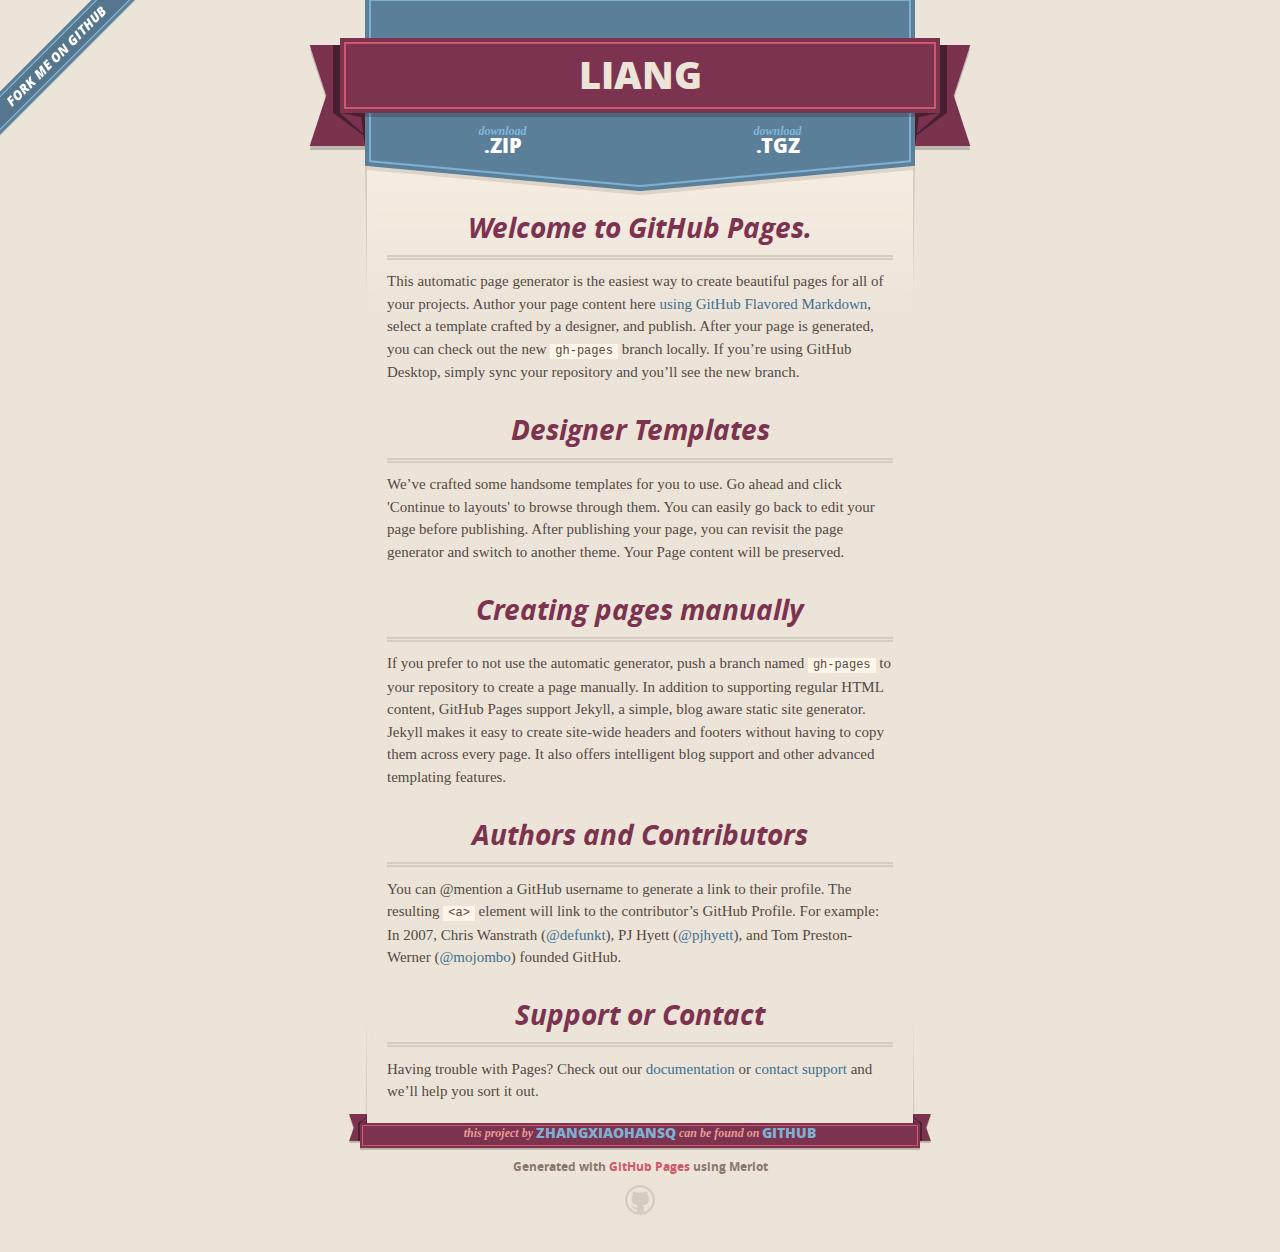
==== index.html @ 0129d0be "Create gh-pages branch via GitHub" ====
<!DOCTYPE html>
<html>
  <head>
    <meta charset='utf-8'>
    <meta http-equiv="X-UA-Compatible" content="chrome=1">
    <meta name="viewport" content="width=640">

    <link rel="stylesheet" href="stylesheets/core.css" media="screen">
    <link rel="stylesheet" href="stylesheets/mobile.css" media="handheld, only screen and (max-device-width:640px)">
    <link rel="stylesheet" href="stylesheets/github-light.css">

    <script type="text/javascript" src="javascripts/modernizr.js"></script>
    <script type="text/javascript" src="https://ajax.googleapis.com/ajax/libs/jquery/1.7.1/jquery.min.js"></script>
    <script type="text/javascript" src="javascripts/headsmart.min.js"></script>
    <script type="text/javascript">
      $(document).ready(function () {
        $('#main_content').headsmart()
      })
    </script>
    <title>Liang by zhangxiaohansq</title>
  </head>

  <body>
    <a id="forkme_banner" href="https://github.com/zhangxiaohansq/liang">View on GitHub</a>
    <div class="shell">

      <header>
        <span class="ribbon-outer">
          <span class="ribbon-inner">
            <h1>Liang</h1>
            <h2></h2>
          </span>
          <span class="left-tail"></span>
          <span class="right-tail"></span>
        </span>
      </header>

      <section id="downloads">
        <span class="inner">
          <a href="https://github.com/zhangxiaohansq/liang/zipball/master" class="zip"><em>download</em> .ZIP</a><a href="https://github.com/zhangxiaohansq/liang/tarball/master" class="tgz"><em>download</em> .TGZ</a>
        </span>
      </section>


      <span class="banner-fix"></span>


      <section id="main_content">
        <h3>
<a id="welcome-to-github-pages" class="anchor" href="#welcome-to-github-pages" aria-hidden="true"><span aria-hidden="true" class="octicon octicon-link"></span></a>Welcome to GitHub Pages.</h3>

<p>This automatic page generator is the easiest way to create beautiful pages for all of your projects. Author your page content here <a href="https://guides.github.com/features/mastering-markdown/">using GitHub Flavored Markdown</a>, select a template crafted by a designer, and publish. After your page is generated, you can check out the new <code>gh-pages</code> branch locally. If you’re using GitHub Desktop, simply sync your repository and you’ll see the new branch.</p>

<h3>
<a id="designer-templates" class="anchor" href="#designer-templates" aria-hidden="true"><span aria-hidden="true" class="octicon octicon-link"></span></a>Designer Templates</h3>

<p>We’ve crafted some handsome templates for you to use. Go ahead and click 'Continue to layouts' to browse through them. You can easily go back to edit your page before publishing. After publishing your page, you can revisit the page generator and switch to another theme. Your Page content will be preserved.</p>

<h3>
<a id="creating-pages-manually" class="anchor" href="#creating-pages-manually" aria-hidden="true"><span aria-hidden="true" class="octicon octicon-link"></span></a>Creating pages manually</h3>

<p>If you prefer to not use the automatic generator, push a branch named <code>gh-pages</code> to your repository to create a page manually. In addition to supporting regular HTML content, GitHub Pages support Jekyll, a simple, blog aware static site generator. Jekyll makes it easy to create site-wide headers and footers without having to copy them across every page. It also offers intelligent blog support and other advanced templating features.</p>

<h3>
<a id="authors-and-contributors" class="anchor" href="#authors-and-contributors" aria-hidden="true"><span aria-hidden="true" class="octicon octicon-link"></span></a>Authors and Contributors</h3>

<p>You can @mention a GitHub username to generate a link to their profile. The resulting <code>&lt;a&gt;</code> element will link to the contributor’s GitHub Profile. For example: In 2007, Chris Wanstrath (<a href="https://github.com/defunkt" class="user-mention">@defunkt</a>), PJ Hyett (<a href="https://github.com/pjhyett" class="user-mention">@pjhyett</a>), and Tom Preston-Werner (<a href="https://github.com/mojombo" class="user-mention">@mojombo</a>) founded GitHub.</p>

<h3>
<a id="support-or-contact" class="anchor" href="#support-or-contact" aria-hidden="true"><span aria-hidden="true" class="octicon octicon-link"></span></a>Support or Contact</h3>

<p>Having trouble with Pages? Check out our <a href="https://help.github.com/pages">documentation</a> or <a href="https://github.com/contact">contact support</a> and we’ll help you sort it out.</p>
      </section>

      <footer>
        <span class="ribbon-outer">
          <span class="ribbon-inner">
            <p>this project by <a href="https://github.com/zhangxiaohansq">zhangxiaohansq</a> can be found on <a href="https://github.com/zhangxiaohansq/liang">GitHub</a></p>
          </span>
          <span class="left-tail"></span>
          <span class="right-tail"></span>
        </span>
        <p>Generated with <a href="https://pages.github.com">GitHub Pages</a> using Merlot</p>
        <span class="octocat"></span>
      </footer>

    </div>

    
  </body>
</html>
---- stylesheets/core.css ----
@import url("screen.css");
@import url("non-screen.css") handheld;
@import url("non-screen.css") only screen and (max-device-width:640px);
---- stylesheets/mobile.css ----
/* Generated by Font Squirrel (http://www.fontsquirrel.com) on February 9, 2012 */


@font-face {
  font-family: 'Open Sans';
  src: url('../fonts/opensans-regular-webfont.eot');
  src: url('../fonts/opensans-regular-webfont.eot?#iefix') format('embedded-opentype'),
       url('../fonts/opensans-regular-webfont.woff') format('woff'),
       url('../fonts/opensans-regular-webfont.ttf') format('truetype'),
       url('../fonts/opensans-regular-webfont.svg#OpenSansRegular') format('svg');
  font-weight: normal;
  font-style: normal;
}

@font-face {
  font-family: 'Open Sans';
  src: url('../fonts/opensans-italic-webfont.eot');
  src: url('../fonts/opensans-italic-webfont.eot?#iefix') format('embedded-opentype'),
       url('../fonts/opensans-italic-webfont.woff') format('woff'),
       url('../fonts/opensans-italic-webfont.ttf') format('truetype'),
       url('../fonts/opensans-italic-webfont.svg#OpenSansItalic') format('svg');
  font-weight: normal;
  font-style: italic;
}

@font-face {
  font-family: 'Open Sans';
  src: url('../fonts/opensans-bold-webfont.eot');
  src: url('../fonts/opensans-bold-webfont.eot?#iefix') format('embedded-opentype'),
       url('../fonts/opensans-bold-webfont.woff') format('woff'),
       url('../fonts/opensans-bold-webfont.ttf') format('truetype'),
       url('../fonts/opensans-bold-webfont.svg#OpenSansBold') format('svg');
  font-weight: bold;
  font-style: normal;
}

@font-face {
  font-family: 'Open Sans';
  src: url('../fonts/opensans-bolditalic-webfont.eot');
  src: url('../fonts/opensans-bolditalic-webfont.eot?#iefix') format('embedded-opentype'),
       url('../fonts/opensans-bolditalic-webfont.woff') format('woff'),
       url('../fonts/opensans-bolditalic-webfont.ttf') format('truetype'),
       url('../fonts/opensans-bolditalic-webfont.svg#OpenSansBoldItalic') format('svg');
  font-weight: bold;
  font-style: italic;
}

@font-face {
  font-family: 'Open Sans';
  src: url('../fonts/opensans-extrabold-webfont.eot');
  src: url('../fonts/opensans-extrabold-webfont.eot?#iefix') format('embedded-opentype'),
       url('../fonts/opensans-extrabold-webfont.woff') format('woff'),
       url('../fonts/opensans-extrabold-webfont.ttf') format('truetype'),
       url('../fonts/opensans-extrabold-webfont.svg#OpenSansExtrabold') format('svg');
  font-weight: bolder;
  font-style: normal;
}


/* http://meyerweb.com/eric/tools/css/reset/ 
   v2.0 | 20110126
   License: none (public domain)
*/

html, body, div, span, applet, object, iframe,
h1, h2, h3, h4, h5, h6, p, blockquote, pre,
a, abbr, acronym, address, big, cite, code,
del, dfn, em, img, ins, kbd, q, s, samp,
small, strike, strong, sub, sup, tt, var,
b, u, i, center,
dl, dt, dd, ol, ul, li,
fieldset, form, label, legend,
table, caption, tbody, tfoot, thead, tr, th, td,
article, aside, canvas, details, embed, 
figure, figcaption, footer, header, hgroup, 
menu, nav, output, ruby, section, summary,
time, mark, audio, video {
  margin: 0;
  padding: 0;
  border: 0;
  font-size: 100%;
  font: inherit;
  vertical-align: baseline;
}
/* HTML5 display-role reset for older browsers */
article, aside, details, figcaption, figure, 
footer, header, hgroup, menu, nav, section {
  display: block;
}
body {
  line-height: 1;
}
ol, ul {
  list-style: none;
}
blockquote, q {
  quotes: none;
}
blockquote:before, blockquote:after,
q:before, q:after {
  content: '';
  content: none;
}
table {
  border-collapse: collapse;
  border-spacing: 0;
}

header, footer, section {
  display: block;
  position: relative;
}

/* STYLES */

div.shell {
  display: block;
  width: 640px;
  margin: 0 auto;
}

a#forkme_banner {
  display: none;
}

/* header */

header {
  position: relative;
  z-index: 2;
  margin: 0;
  max-width: 640px;
  top: 51px;
}

header span.ribbon-inner {
  position: relative;
  display: block;
  background-color: #cd596b;
  border: 8px solid #7c334f;
  padding: 6px;
  z-index: 1;
}

header span.left-tail, header span.right-tail {
  position: relative;
  display: block;
  width: 19px;
  height: 10px;
  background: transparent url(../images/ribbon-tail-sprite-2x.png) 0 0 no-repeat;
  position: absolute;
  bottom: -10px;
  z-index: 0;
}

header span.left-tail {
  background-position: 0 0;
  left: 0;
}

header span.right-tail {
  background-position: -19px 0;
  right: 0;
}

header h1 {
  background-color: #7c334f;
  font-size: 2em;
  font-weight: bolder;
  font-style: normal;
  text-transform: uppercase;
  color: #ece4d8;
  text-align: center;
  line-height:1;  
  padding: 14px 20px 0;
}

header h2 {
  background-color: #7c334f;
  font: bold italic .85em/1.5 Georgia, Times, “Times New Roman”, serif;
  color: #e69b95;
  padding-bottom: 14px;
  margin-top: -3px;
  text-align: center;
}

section#downloads {
  position: relative;
  display: block;
  height: 171px;
  width: 602px;
  padding-bottom: 150px;
  margin: 51px auto -250px;
  z-index: 1;
  background: transparent url(../images/shield.png) center 0 no-repeat;
}

section#downloads a {
  display: none;
}

span.banner-fix {
  background: transparent url(../images/shield-fallback.png) center top no-repeat;
  display: block;
  height: 31px;
  position: absolute;
  width: 640px;
  top: 20px;

}

section#main_content {
  z-index: 2;
  padding: 20px 40px 0;
  min-height:185px;
}

/* footer */

footer {
  background: none;
  padding-top: 104px;
  margin: -94px auto 40px;
  max-width:640px;
  text-align: center;
}

footer span.ribbon-outer {
  display: block;
  position: relative;
  border-bottom: 2px solid #bdb6ad;
}

footer span.ribbon-inner {
  position: relative;
  display: block;
  background-color: #cd596b;
  border: 8px solid #7c334f;
  padding: 6px;
  z-index: 1;
}

footer p {
  font-family: 'Open Sans', sans-serif;
  font-weight: bold;
  font-size: .6em;
  color: #8b786f;
}

footer a {
  color: #cd596b;
}

footer span.ribbon-inner p {
  background-color: #7c334f;
  margin: 0;
  color: #e69b95;
  font: bold italic 22px/1 Georgia, Times, “Times New Roman”, serif;
  height: auto;
  line-height: 1.1;
  padding: 20px 0px 10px;
}

footer span.ribbon-inner a {
  display: block;
  position: relative;
  bottom: 0;
  color: #7eb0d2;
  font-family: 'Open Sans', sans-serif;
  text-transform: uppercase;
  font-style: normal;
  font-weight: bolder;
  font-size: 38px;
  padding-bottom: 10px;
}

footer span.ribbon-inner a:hover {
  color: #7eb0d2;
}

footer span.left-tail, footer span.right-tail {
  position: relative;
  display: block;
  width: 23px;
  height: 126px;
  background: transparent url(../images/small-ribbon-tail-sprite-2x.png) 0 0 no-repeat;
  position: absolute;
  top: -126px;
  z-index: 0;
}

footer span.left-tail {
  background-position: 0 0;
  left: 0;
}

footer span.right-tail {
  background-position: -23px 0;
  right: 0;
}

footer span.octocat {
  background: transparent url(../images/octocat-2x.png) 0 0 no-repeat;
  display: block;
  width: 60px;
  height: 60px;
  margin: 20px auto 0;}

/* content */

body {
  background: #ece4d8;
  font: normal normal 30px/1.5 Georgia, Palatino,” Palatino Linotype”, Times, “Times New Roman”, serif;
  color: #544943;
  -webkit-font-smoothing: antialiased;
}

a, a:hover {
  color: #417090;
}

a {
  text-decoration: none;
}

a:hover {
  text-decoration: underline;
}

h1,h2,h3,h4,h5,h6 {
  font-family: 'Open Sans', sans-serif;
  font-weight: bold;
}

p {
  margin: .7em 0 0;
}

strong {
  font-weight: bold;
}

em {
  font-style: italic;
}

ol {
  margin: .7em 0;
  list-style-type: decimal;
  padding-left: 1.35em;
}

ul {
  margin: .7em 0;
  padding-left: 1.35em;
}

ul li {
  padding-left: 20px;
  background: transparent url(../images/chevron-2x.png) left 15px no-repeat;
}

blockquote {
  font-family: 'Open Sans', sans-serif;
  margin: 20px 0;
  color: #8b786f;
  padding-left: 1.35em;
  background: transparent url('../images/blockquote-gfx-2x.png') 0 8px no-repeat;
}

img {
  -webkit-box-shadow: 0px 4px 0px #bdb6ad;
  -moz-box-shadow: 0px 4px 0px #bdb6ad;
  box-shadow: 0px 4px 0px #bdb6ad;
  border: 4px solid #fff6e9;
  max-width: 556px;
}

hr {
  border: none;
  outline: none;
  height: 42px;
  background: transparent url('../images/hr-2x.jpg') center center repeat-x;
  margin: 0 0 20px;
}

code {
  background: #fff6e9;
  font: normal normal .9em/1.7 "Lucida Sans Typewriter", "Lucida Console", Monaco, "Bitstream Vera Sans Mono", monospace;
  padding: 0 5px 1px;
}

pre {
  margin: 10px 0 20px;
  padding: .7em;
  background: #fff6e9;
  border-bottom: 4px solid #bdb6ad;
  font: normal normal .9em/1.7 "Lucida Sans Typewriter", "Lucida Console", Monaco, "Bitstream Vera Sans Mono", monospace;
  overflow: auto;
}

table {
  background: #fff6e9;
  display: table;
  width: 100%;
  border-collapse: separate;
  border-bottom: 4px solid #bdb6ad;
  margin: 10px 0;
}

tr {
  display: table-row;
}

th {
  display: table-cell;
  padding: 2px 10px;
  border: solid #ece4d8;
  border-width: 0 4px 4px 0;
  color: #cd596b;
  font-family: 'Open Sans', sans-serif;
  font-weight: bold;
  font-size: .85em;
}

td {
  display: table-cell;
  padding: 0 .7em;
  border: solid #ece4d8;
  border-width: 0 4px 4px 0;
}

td:last-child, th:last-child {
  border-right: none;
}

tr:last-child td {
  border-bottom: none;
}

dl {
  margin: .7em 0 20px;
}

dt {
  font-family: 'Open Sans', sans-serif;
  font-weight: bold;
}

dd {
  padding-left: 1.35em;
}

dd p:first-child {
  margin-top: 0;
}

/* Content based headers */

#main_content > .header-level-1:first-child,
#main_content > .header-level-2:first-child,
#main_content > .header-level-3:first-child,
#main_content > .header-level-4:first-child,
#main_content > .header-level-5:first-child,
#main_content > .header-level-6:first-child {
  margin-top: 0;
}

.header-level-1 {
  font-size: 1.85em;
  border-bottom: .2em double #d3ccc1;
  color: #7c334f;
  text-align: center;
  font-style: italic;
  margin: 1.1em 0 .38em;
  line-height: 1.2;
  padding-bottom: 10px
}

.header-level-2 {
  font-size: 1.58em;
  color: #7c334f;
  margin: .95em 0 .5em;
  border-bottom: .1em solid #D3CCC1;
  line-height: 1.2;
  padding-bottom: 10px
}

.header-level-3 {
  margin: 20px 0 10px;
  font-size: 1.45em;
}

.header-level-4 {
  margin: .6em 0;
  font-size: 1.2em;
  color: #cd596b;
}

.header-level-5 {
  margin: .7em 0;
  font-size: 1em;
  color: #8b786f;
}

.header-level-6 {
  margin: .8em 0;
  font-size: .85em;
  font-style: italic;
}
---- stylesheets/github-light.css ----
/*
The MIT License (MIT)

Copyright (c) 2016 GitHub, Inc.

Permission is hereby granted, free of charge, to any person obtaining a copy
of this software and associated documentation files (the "Software"), to deal
in the Software without restriction, including without limitation the rights
to use, copy, modify, merge, publish, distribute, sublicense, and/or sell
copies of the Software, and to permit persons to whom the Software is
furnished to do so, subject to the following conditions:

The above copyright notice and this permission notice shall be included in all
copies or substantial portions of the Software.

THE SOFTWARE IS PROVIDED "AS IS", WITHOUT WARRANTY OF ANY KIND, EXPRESS OR
IMPLIED, INCLUDING BUT NOT LIMITED TO THE WARRANTIES OF MERCHANTABILITY,
FITNESS FOR A PARTICULAR PURPOSE AND NONINFRINGEMENT. IN NO EVENT SHALL THE
AUTHORS OR COPYRIGHT HOLDERS BE LIABLE FOR ANY CLAIM, DAMAGES OR OTHER
LIABILITY, WHETHER IN AN ACTION OF CONTRACT, TORT OR OTHERWISE, ARISING FROM,
OUT OF OR IN CONNECTION WITH THE SOFTWARE OR THE USE OR OTHER DEALINGS IN THE
SOFTWARE.

*/

.pl-c /* comment */ {
  color: #969896;
}

.pl-c1 /* constant, variable.other.constant, support, meta.property-name, support.constant, support.variable, meta.module-reference, markup.raw, meta.diff.header */,
.pl-s .pl-v /* string variable */ {
  color: #0086b3;
}

.pl-e /* entity */,
.pl-en /* entity.name */ {
  color: #795da3;
}

.pl-smi /* variable.parameter.function, storage.modifier.package, storage.modifier.import, storage.type.java, variable.other */,
.pl-s .pl-s1 /* string source */ {
  color: #333;
}

.pl-ent /* entity.name.tag */ {
  color: #63a35c;
}

.pl-k /* keyword, storage, storage.type */ {
  color: #a71d5d;
}

.pl-s /* string */,
.pl-pds /* punctuation.definition.string, string.regexp.character-class */,
.pl-s .pl-pse .pl-s1 /* string punctuation.section.embedded source */,
.pl-sr /* string.regexp */,
.pl-sr .pl-cce /* string.regexp constant.character.escape */,
.pl-sr .pl-sre /* string.regexp source.ruby.embedded */,
.pl-sr .pl-sra /* string.regexp string.regexp.arbitrary-repitition */ {
  color: #183691;
}

.pl-v /* variable */ {
  color: #ed6a43;
}

.pl-id /* invalid.deprecated */ {
  color: #b52a1d;
}

.pl-ii /* invalid.illegal */ {
  color: #f8f8f8;
  background-color: #b52a1d;
}

.pl-sr .pl-cce /* string.regexp constant.character.escape */ {
  font-weight: bold;
  color: #63a35c;
}

.pl-ml /* markup.list */ {
  color: #693a17;
}

.pl-mh /* markup.heading */,
.pl-mh .pl-en /* markup.heading entity.name */,
.pl-ms /* meta.separator */ {
  font-weight: bold;
  color: #1d3e81;
}

.pl-mq /* markup.quote */ {
  color: #008080;
}

.pl-mi /* markup.italic */ {
  font-style: italic;
  color: #333;
}

.pl-mb /* markup.bold */ {
  font-weight: bold;
  color: #333;
}

.pl-md /* markup.deleted, meta.diff.header.from-file */ {
  color: #bd2c00;
  background-color: #ffecec;
}

.pl-mi1 /* markup.inserted, meta.diff.header.to-file */ {
  color: #55a532;
  background-color: #eaffea;
}

.pl-mdr /* meta.diff.range */ {
  font-weight: bold;
  color: #795da3;
}

.pl-mo /* meta.output */ {
  color: #1d3e81;
}
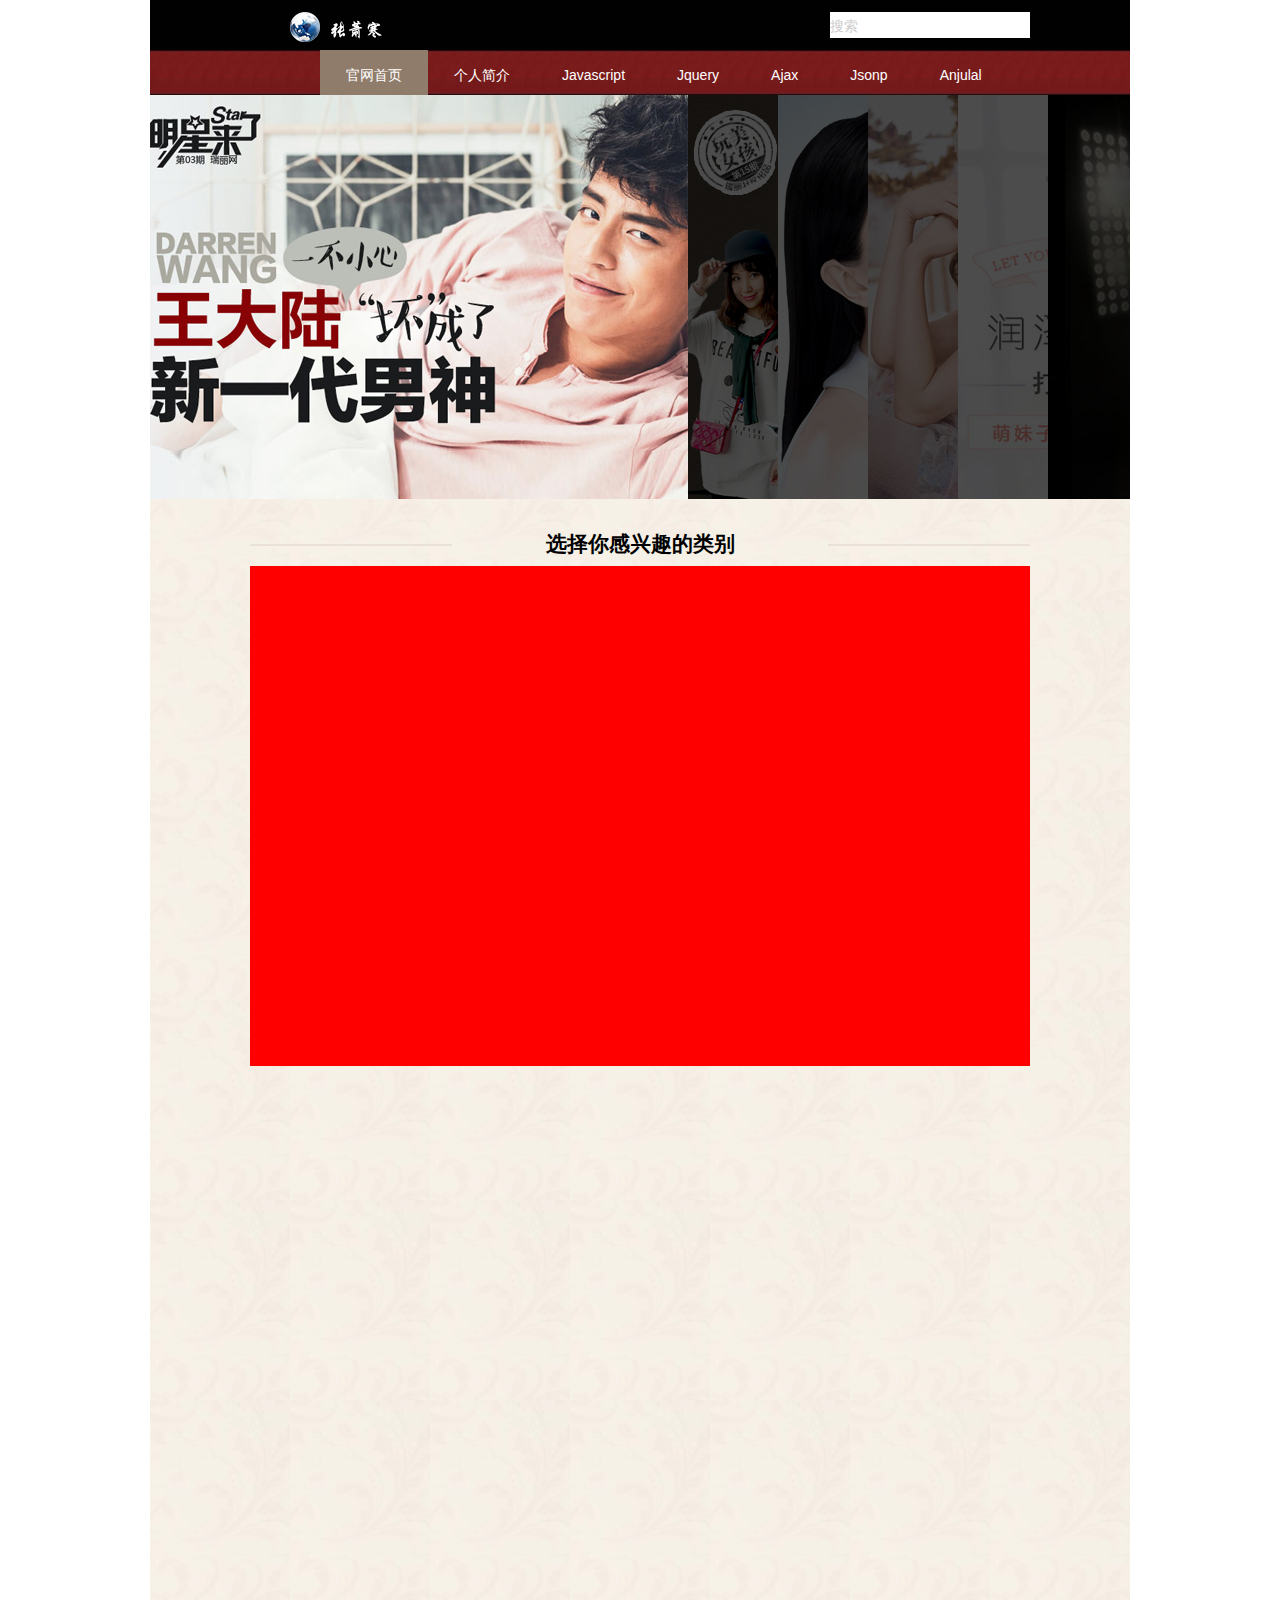
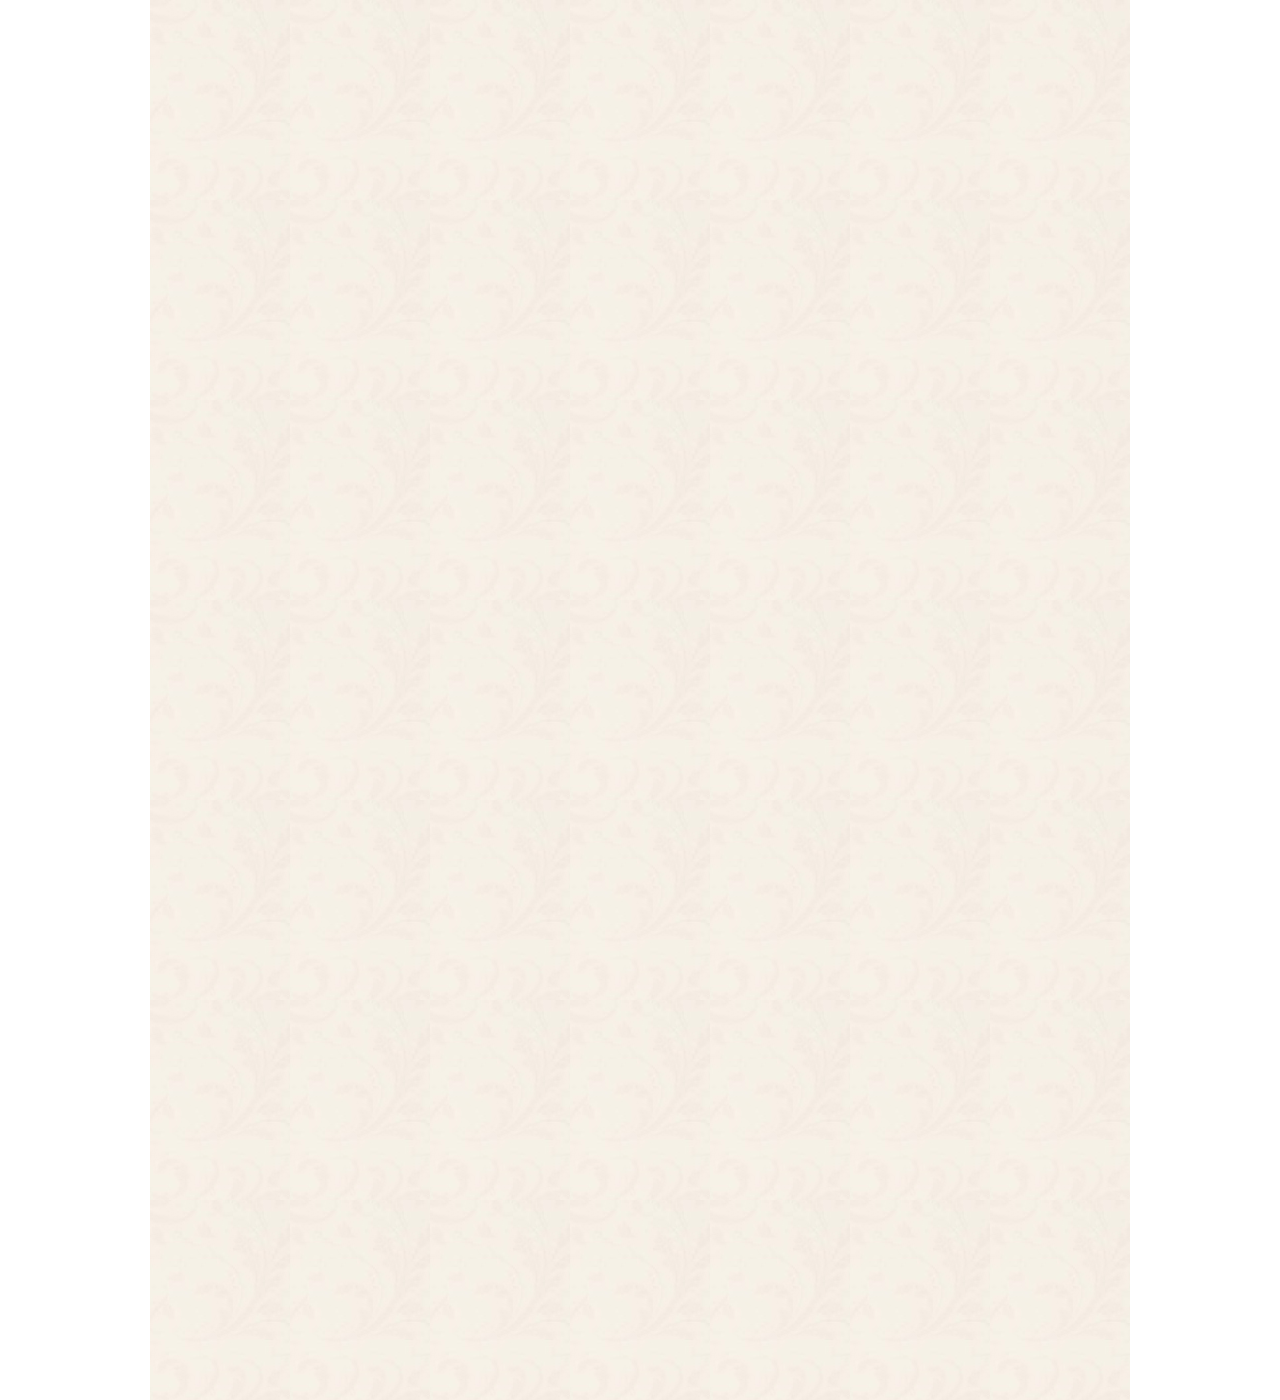
==== commit f44b1f89: "lala" ====
--- a/index.html
+++ b/index.html
@@ -1,91 +1,148 @@
-<!DOCTYPE html>
+<!doctype html>
 <html>
-  <head>
-    <meta charset='utf-8'>
-    <meta http-equiv="X-UA-Compatible" content="chrome=1">
-    <meta name="viewport" content="width=640">
+<head>
+<meta charset="utf-8">
+<title>无标题文档</title>
+<link rel="stylesheet" href="css/base.css" />
+<link rel="stylesheet" href="css/index.css" />
+<script src="js/jquery-1.8.3.js"></script>
+<script src="js/common.js"></script>
+<script>
+	window.onload = function () {
+		var oUl=document.getElementById('acd');
+		var aLi=oUl.children;
+		var aDiv=oUl.getElementsByTagName('div');
 
-    <link rel="stylesheet" href="stylesheets/core.css" media="screen">
-    <link rel="stylesheet" href="stylesheets/mobile.css" media="handheld, only screen and (max-device-width:640px)">
-    <link rel="stylesheet" href="stylesheets/github-light.css">
+		// 布局
+		var W=90;
+		var oLiW=aLi[0].offsetWidth;
+		for(var i=1; i<aLi.length; i++){
+			aLi[i].index = i;
+			aLi[i].style.left=oLiW+(i-1)*W+'px';
+		}
+		
+		oUl.onmouseover = function(ev){
+			var oEvent = ev || event;
+			var target = oEvent.target || oEvent.srcElement;
+			aLi[0].index = 0;
+			if(target.tagName == 'DIV'){
+				move(target,{opacity:0},1000);
+				move(target.parentNode,{left:W*target.parentNode.index},1000);
+				target.parentNode.className = '';
+				for(var i=0; i<target.parentNode.index; i++){
+					move(aLi[i],{left:i*W},1000);
+					move(aDiv[i],{opacity:70},1000);
+					aLi[i].className = 'bor-l';
+				}
+				for(var i=target.parentNode.index+1; i<aLi.length; i++){
+					move(aLi[i],{left:oLiW + (i-1)*W},1000);
+					aLi[i].className = 'bor-l';
+					move(aDiv[i],{opacity:70},1000);
+				}
+			}
+		};
+	};
+</script>
+</head>
 
-    <script type="text/javascript" src="javascripts/modernizr.js"></script>
-    <script type="text/javascript" src="https://ajax.googleapis.com/ajax/libs/jquery/1.7.1/jquery.min.js"></script>
-    <script type="text/javascript" src="javascripts/headsmart.min.js"></script>
-    <script type="text/javascript">
-      $(document).ready(function () {
-        $('#main_content').headsmart()
-      })
-    </script>
-    <title>Liang by zhangxiaohansq</title>
-  </head>
-
-  <body>
-    <a id="forkme_banner" href="https://github.com/zhangxiaohansq/liang">View on GitHub</a>
-    <div class="shell">
-
-      <header>
-        <span class="ribbon-outer">
-          <span class="ribbon-inner">
-            <h1>Liang</h1>
-            <h2></h2>
-          </span>
-          <span class="left-tail"></span>
-          <span class="right-tail"></span>
-        </span>
-      </header>
-
-      <section id="downloads">
-        <span class="inner">
-          <a href="https://github.com/zhangxiaohansq/liang/zipball/master" class="zip"><em>download</em> .ZIP</a><a href="https://github.com/zhangxiaohansq/liang/tarball/master" class="tgz"><em>download</em> .TGZ</a>
-        </span>
-      </section>
-
-
-      <span class="banner-fix"></span>
-
-
-      <section id="main_content">
-        <h3>
-<a id="welcome-to-github-pages" class="anchor" href="#welcome-to-github-pages" aria-hidden="true"><span aria-hidden="true" class="octicon octicon-link"></span></a>Welcome to GitHub Pages.</h3>
-
-<p>This automatic page generator is the easiest way to create beautiful pages for all of your projects. Author your page content here <a href="https://guides.github.com/features/mastering-markdown/">using GitHub Flavored Markdown</a>, select a template crafted by a designer, and publish. After your page is generated, you can check out the new <code>gh-pages</code> branch locally. If you’re using GitHub Desktop, simply sync your repository and you’ll see the new branch.</p>
-
-<h3>
-<a id="designer-templates" class="anchor" href="#designer-templates" aria-hidden="true"><span aria-hidden="true" class="octicon octicon-link"></span></a>Designer Templates</h3>
-
-<p>We’ve crafted some handsome templates for you to use. Go ahead and click 'Continue to layouts' to browse through them. You can easily go back to edit your page before publishing. After publishing your page, you can revisit the page generator and switch to another theme. Your Page content will be preserved.</p>
-
-<h3>
-<a id="creating-pages-manually" class="anchor" href="#creating-pages-manually" aria-hidden="true"><span aria-hidden="true" class="octicon octicon-link"></span></a>Creating pages manually</h3>
-
-<p>If you prefer to not use the automatic generator, push a branch named <code>gh-pages</code> to your repository to create a page manually. In addition to supporting regular HTML content, GitHub Pages support Jekyll, a simple, blog aware static site generator. Jekyll makes it easy to create site-wide headers and footers without having to copy them across every page. It also offers intelligent blog support and other advanced templating features.</p>
-
-<h3>
-<a id="authors-and-contributors" class="anchor" href="#authors-and-contributors" aria-hidden="true"><span aria-hidden="true" class="octicon octicon-link"></span></a>Authors and Contributors</h3>
-
-<p>You can @mention a GitHub username to generate a link to their profile. The resulting <code>&lt;a&gt;</code> element will link to the contributor’s GitHub Profile. For example: In 2007, Chris Wanstrath (<a href="https://github.com/defunkt" class="user-mention">@defunkt</a>), PJ Hyett (<a href="https://github.com/pjhyett" class="user-mention">@pjhyett</a>), and Tom Preston-Werner (<a href="https://github.com/mojombo" class="user-mention">@mojombo</a>) founded GitHub.</p>
-
-<h3>
-<a id="support-or-contact" class="anchor" href="#support-or-contact" aria-hidden="true"><span aria-hidden="true" class="octicon octicon-link"></span></a>Support or Contact</h3>
-
-<p>Having trouble with Pages? Check out our <a href="https://help.github.com/pages">documentation</a> or <a href="https://github.com/contact">contact support</a> and we’ll help you sort it out.</p>
-      </section>
-
-      <footer>
-        <span class="ribbon-outer">
-          <span class="ribbon-inner">
-            <p>this project by <a href="https://github.com/zhangxiaohansq">zhangxiaohansq</a> can be found on <a href="https://github.com/zhangxiaohansq/liang">GitHub</a></p>
-          </span>
-          <span class="left-tail"></span>
-          <span class="right-tail"></span>
-        </span>
-        <p>Generated with <a href="https://pages.github.com">GitHub Pages</a> using Merlot</p>
-        <span class="octocat"></span>
-      </footer>
-
+<body>
+	<div class="warp">
+    	<!----Header---->
+    	<div id="header" class="clearfix">
+        	<h1 class="fl" title="专注前端">
+            	<a href="javascript:;">专注前端</a>
+            </h1>
+            <div class="fr search">
+            	<input id="txt1" type="text" value="" name="scerch" />
+                <span id="p1">搜索</span>
+            </div>
+        </div>
+        <!----End Header---->
+        
+        <!----Nav---->
+        <ul id="nav" class="clearfix">
+        	<li class="fl active">
+            	<a href="javascript:;">官网首页</a>
+            </li>
+            <li class="fl">
+            	<a href="javascript:;">个人简介</a>
+            </li>
+            <li class="fl">
+            	<a href="javascript:;">Javascript</a>
+            </li>
+            <li class="fl">
+            	<a href="javascript:;">Jquery</a>
+            </li>
+            <li class="fl">
+            	<a href="javascript:;">Ajax</a>
+            </li>
+            <li class="fl">
+            	<a href="javascript:;">Jsonp</a>
+            </li>
+            <li class="fl">
+            	<a href="javascript:;">Anjulal</a>
+            </li>
+        </ul>
+        <!----End Nav---->
+        
+        <!----Acd---->
+        <ul id="acd">
+            <li style="z-index: 999;">
+                <img src="images/acd_1.jpg">
+                <div class="mask" style="opacity: 0;"></div>
+            </li>
+            <li style="z-index: 1000;" class="bor-l">
+                <img src="images/acd_2.jpg">
+                <div class="mask"></div>
+            </li>
+            <li style="z-index: 1001;" class="bor-l">
+                <img src="images/acd_3.jpg">
+                <div class="mask"></div>
+            </li>
+            <li style="z-index: 1002;" class="bor-l">
+                <img src="images/acd_4.jpg">
+                <div class="mask"></div>
+            </li>
+            <li style="z-index: 1003;" class="bor-l">
+                <img src="images/acd_5.jpg">
+                <div class="mask"></div>
+            </li>
+            <li style="z-index: 1004;" class="bor-l">
+                <img src="images/acd_6.jpg">
+                <div class="mask"></div>
+            </li>
+            <li style="z-index: 1005;" class="bor-l">
+               <img src="images/acd_7.jpg">
+                <div class="mask"></div>
+            </li>
+        </ul>
+        <!----End Acd---->
+        
+        <div id="bowen">
+        	<h2>选择你感兴趣的类别</h2>
+        	<div class="bowen_s clearfix">
+                <span class="fl"></span>	
+                <span class="fr"></span>
+            </div>
+            <ul class="cont clearfix">
+            	<li class="fl">
+                	<div></div>
+                    <div></div>
+                </li>
+            	<li class="fl">
+                	<div></div>
+                    <div></div>
+                </li>
+            	<li class="fl">
+                	<div></div>
+                    <div></div>
+                </li>
+            	<li class="fl">
+                	<div></div>
+                    <div></div>
+                </li>
+            </ul>
+        </div>
     </div>
-
-    
-  </body>
+</body>
 </html>
--- a/css/base.css
+++ b/css/base.css
@@ -0,0 +1,13 @@
+@charset "utf-8";
+/* CSS Document */
+/*清零*/
+body, ul, ol, li, p, h1, h2, h3, h4, h5, h6, form, fieldset, table, td, img, div, dl, dt, dd, input { margin: 0; padding: 0; border: 0; }
+body { font-size: 14px; font-family: "Helvetica Neue", Helvetica, Arial, sans-serif;  line-height:1.428571429;}
+ul, ol { list-style-type: none; }
+select, input, img { vertical-align: middle; outline: none; }
+a { text-decoration: none; outline: none; color:#000;}
+html { overflow-x: hidden; }
+.clearfix:after { content: ""; display: block; clear: both; }
+.clearfix { zoom: 1; }
+.fl { float: left; }
+.fr { float: right; }--- a/css/index.css
+++ b/css/index.css
@@ -0,0 +1,32 @@
+@charset "utf-8";
+/* CSS Document */
+
+.warp{ width:980px; margin:0 auto; background:url(../images/bg.jpg); height:3000px;}
+
+#header{ padding:12px 0 8px; background:#010101;}
+#header h1{ margin-left:140px;}
+#header h1 a{ display:block; width:92px; height:30px; text-indent:-9999em; background:url(../images/logo.png) no-repeat;}
+#header .search{ width:200px; height:26px; margin-right:100px; position:relative;}
+#txt1{ width:100%; height:100%;}
+#p1{ position:absolute; color:#ccc; left:0; top:4px;}
+
+#nav{ background:url(../images/1.jpg) repeat-x; padding-left:170px;}
+#nav li{  padding:15px 26px 10px;}
+#nav a{ color:#fff;}
+#nav .active{ background:#8f7c6b;}
+#nav li:hover{ background:#8f7c6b;}
+
+
+#acd{ width:980px; height:404px; position:relative; overflow:hidden;}
+#acd li{ width:538px; height:404px; position:absolute; left:0; top:0; cursor:pointer;}
+#acd li .bor-l{ border-left:1px solid #000;}
+#acd .mask{ width:100%; height:100%; position:absolute; left:0; top:0; background:#000; z-index:999; opacity:0.7; filter:alpha(opacity:70);}
+
+#bowen h2{ width:270px; margin:0 auto -35px; padding:30px 0 20px;; text-align:center;}
+#bowen .bowen_s{ width:780px; margin:0 auto 20px;}
+#bowen span{ width:200px; display:block; border:1px solid #eae1d8;}
+
+#bowen .cont{ width:780px; height:500px; margin:0 auto; background:red;}
+#bowen .cont li{ width:194px; border-left:1px solid #333;}
+
+
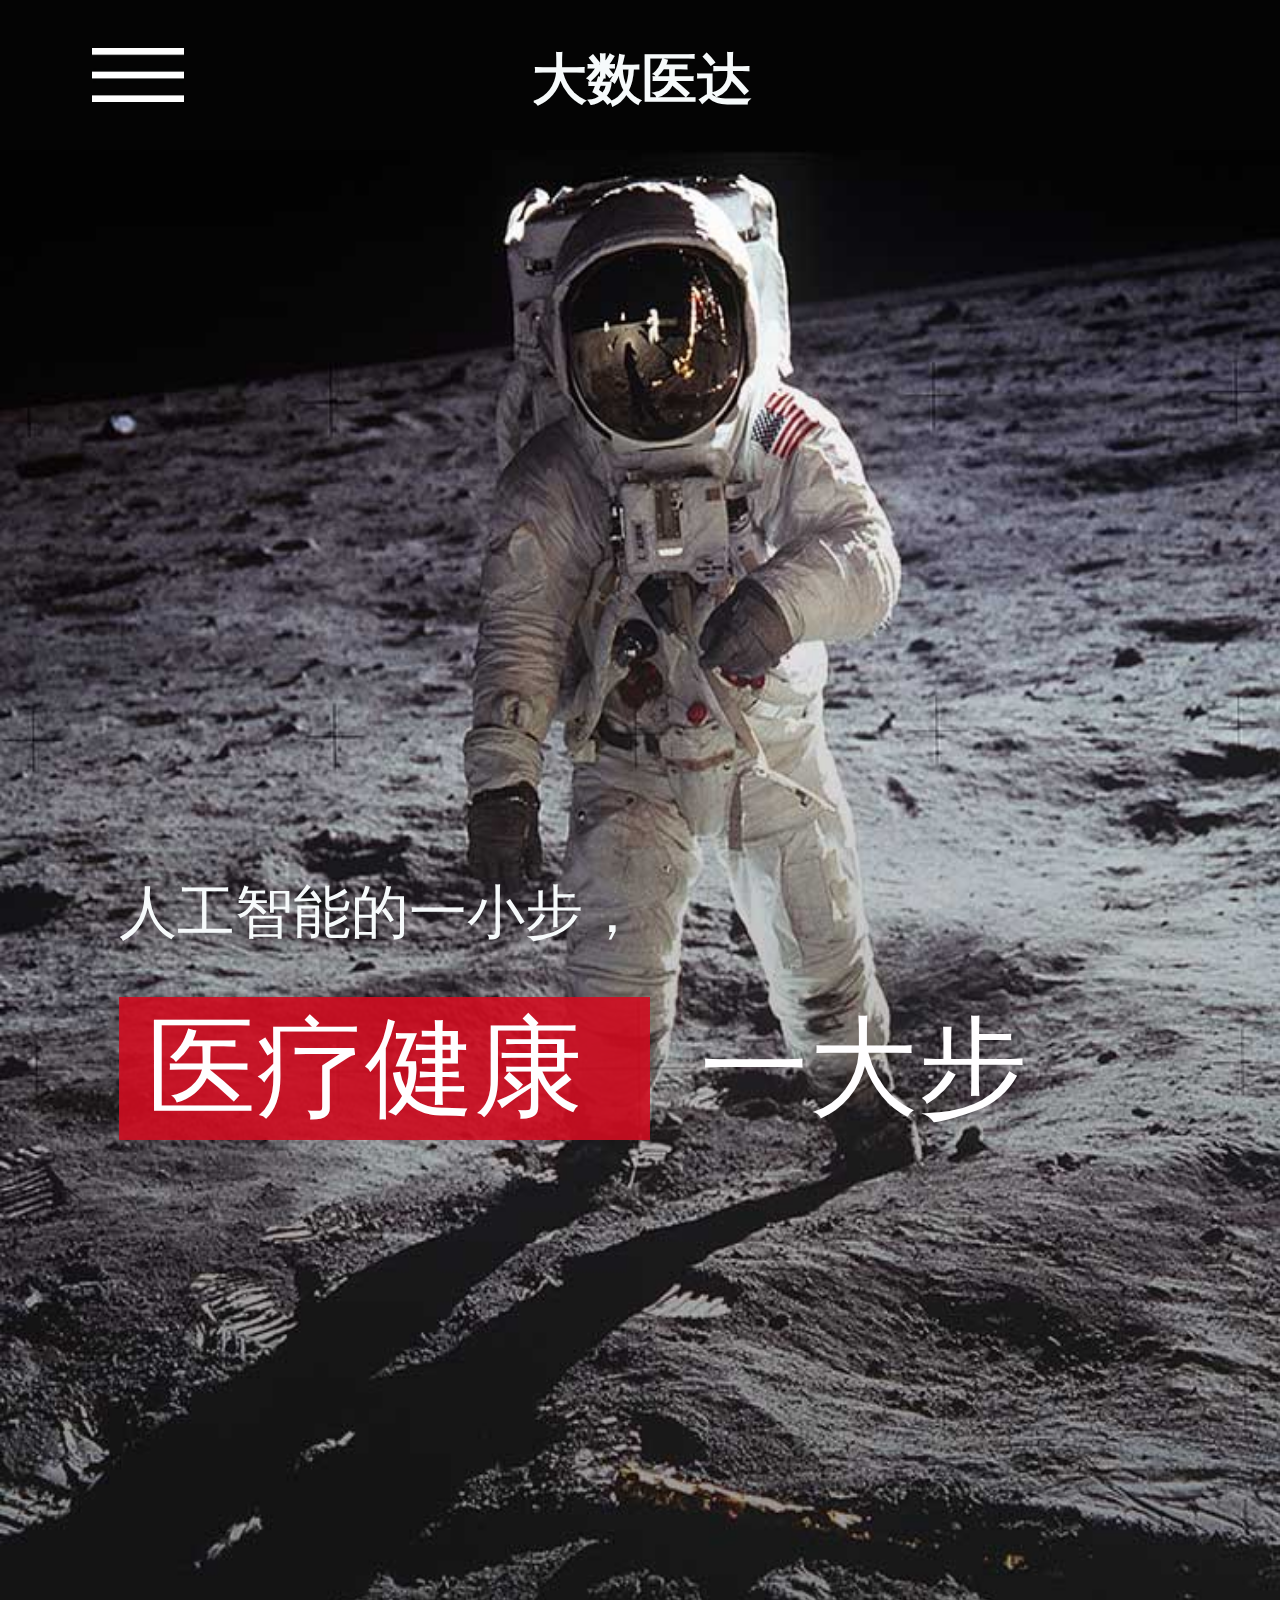
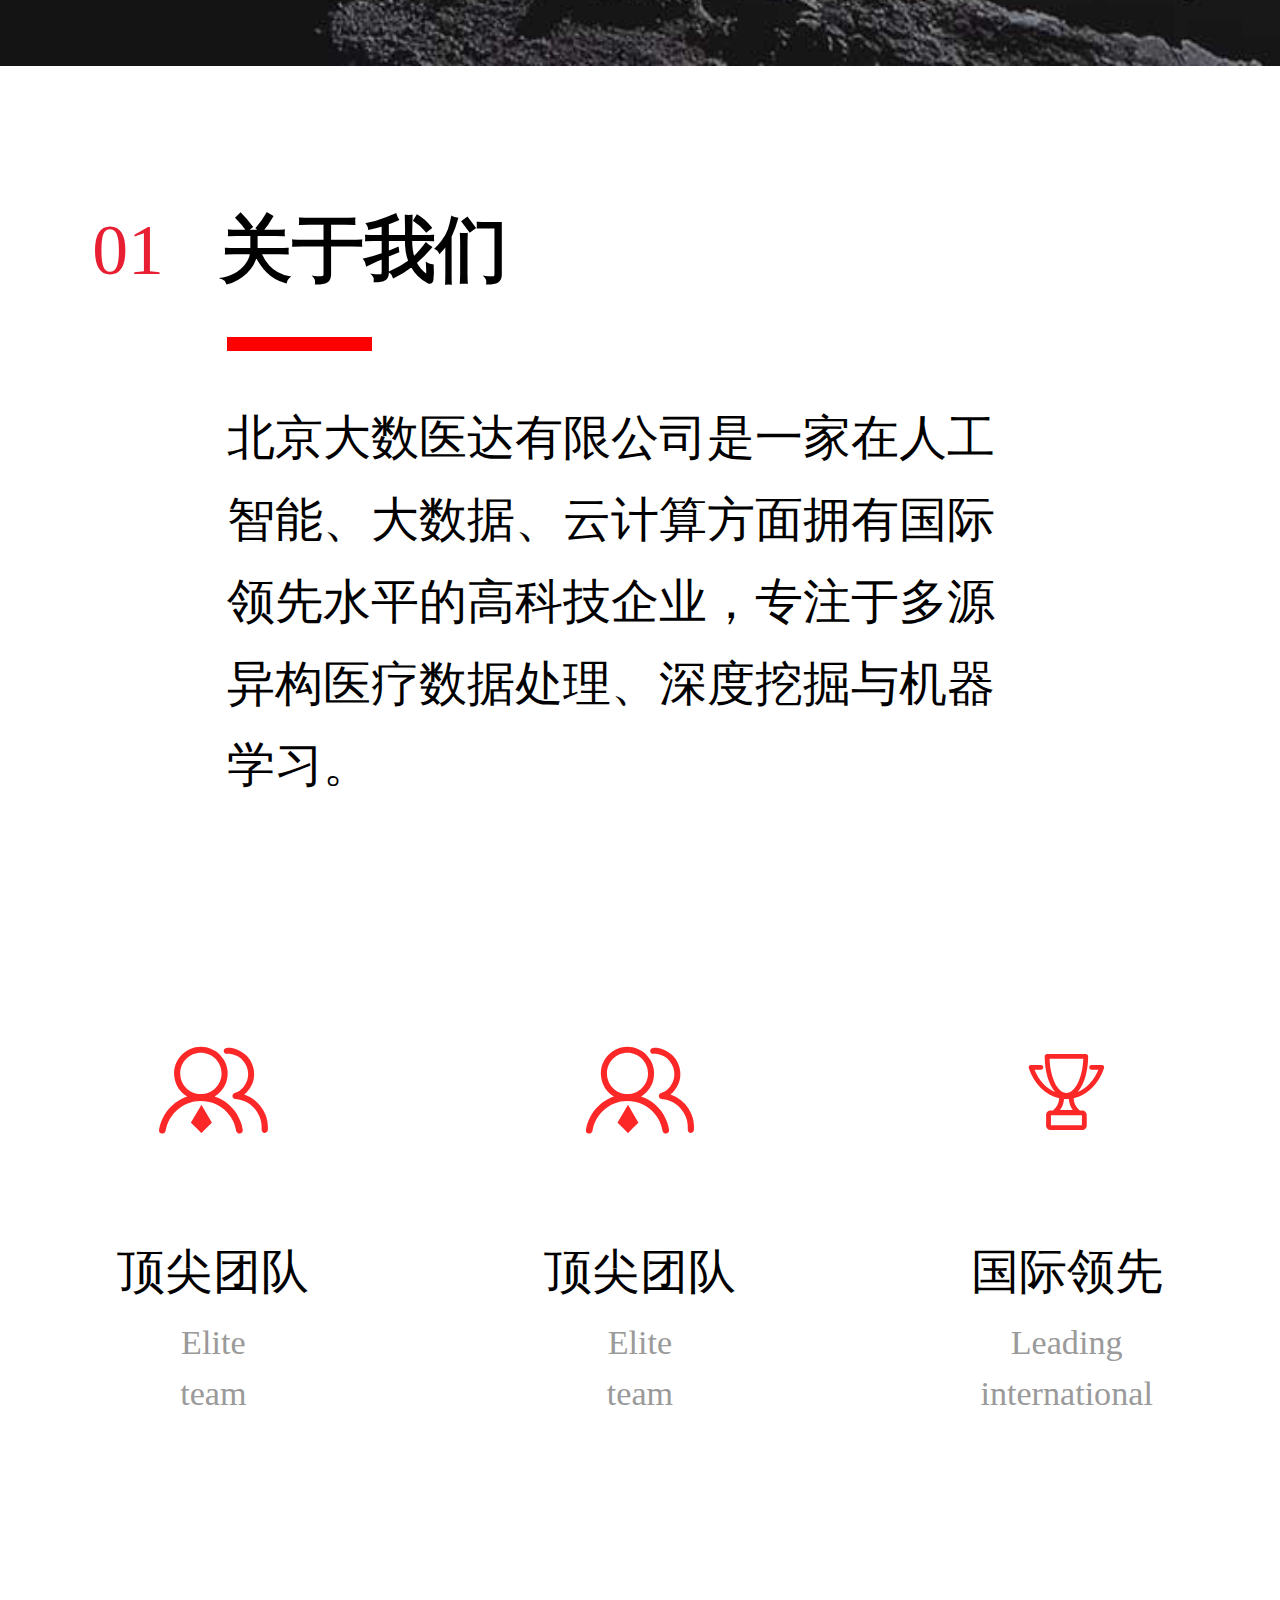
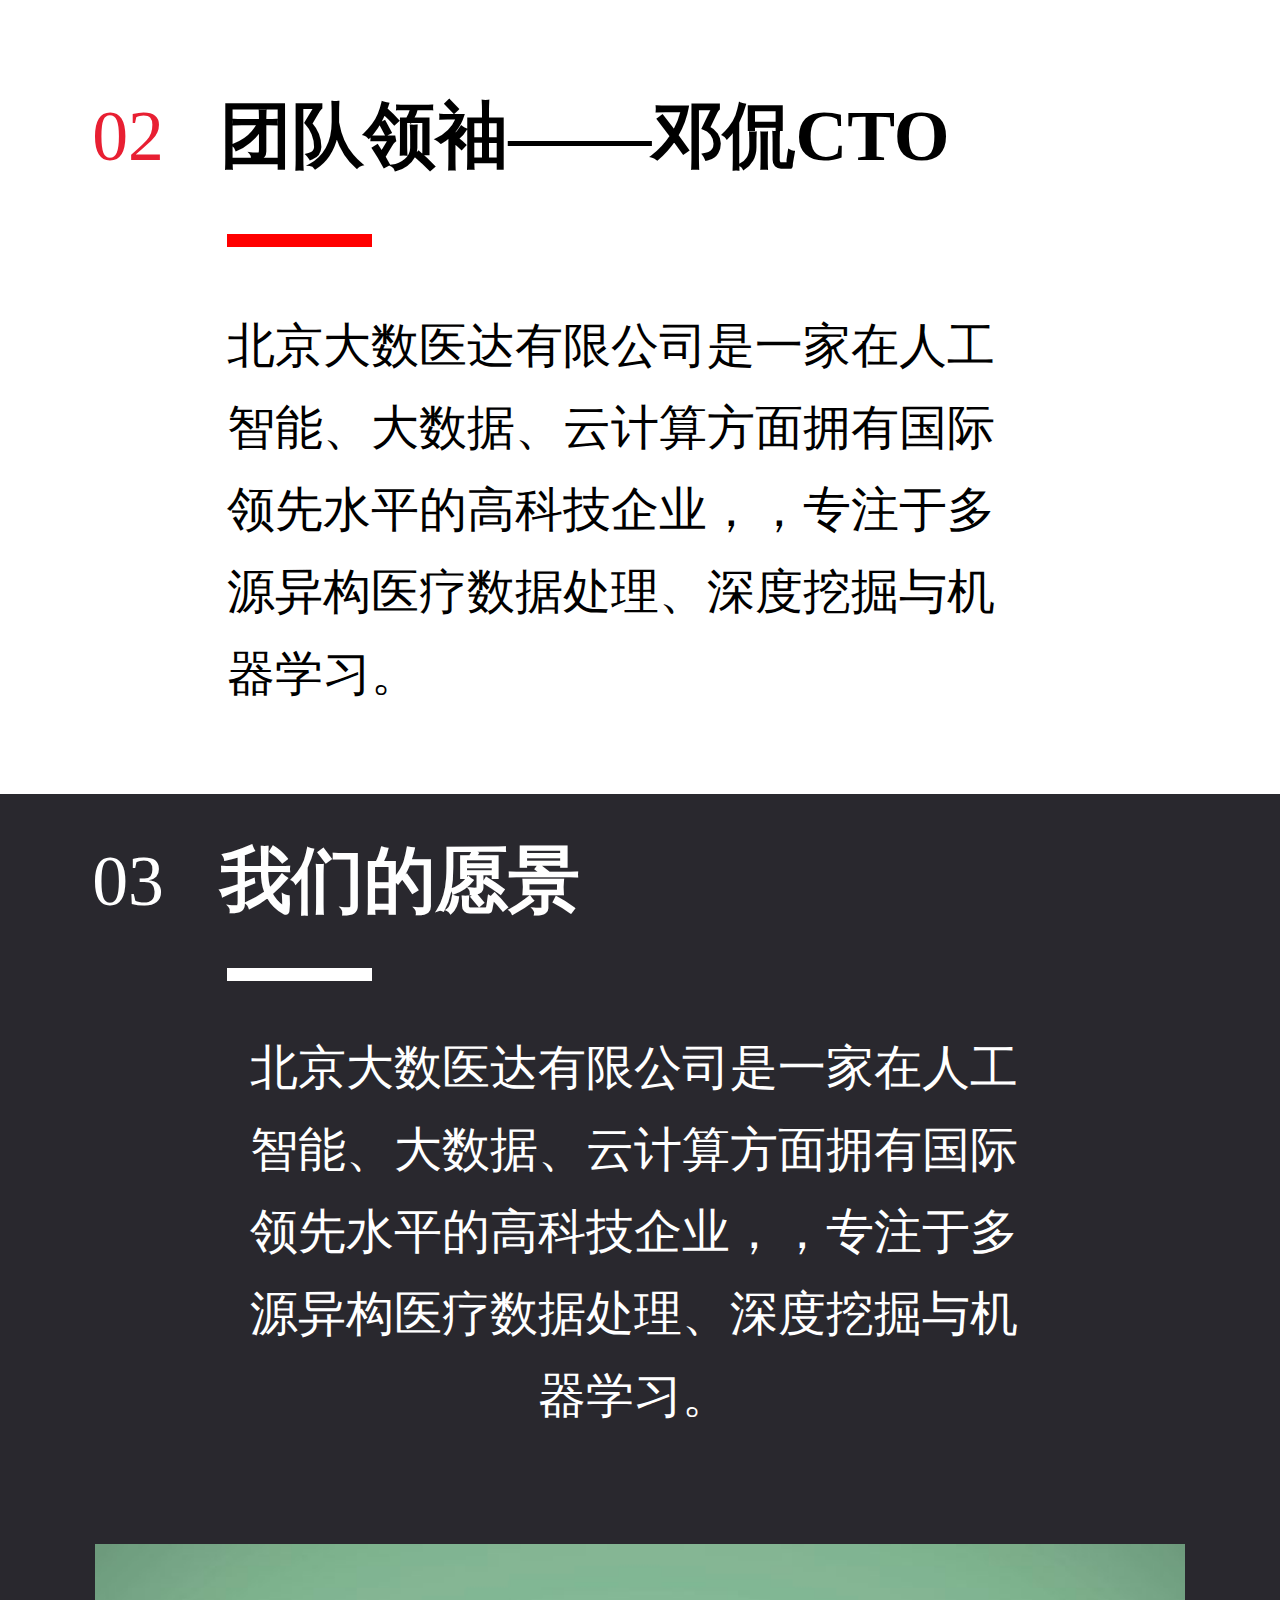
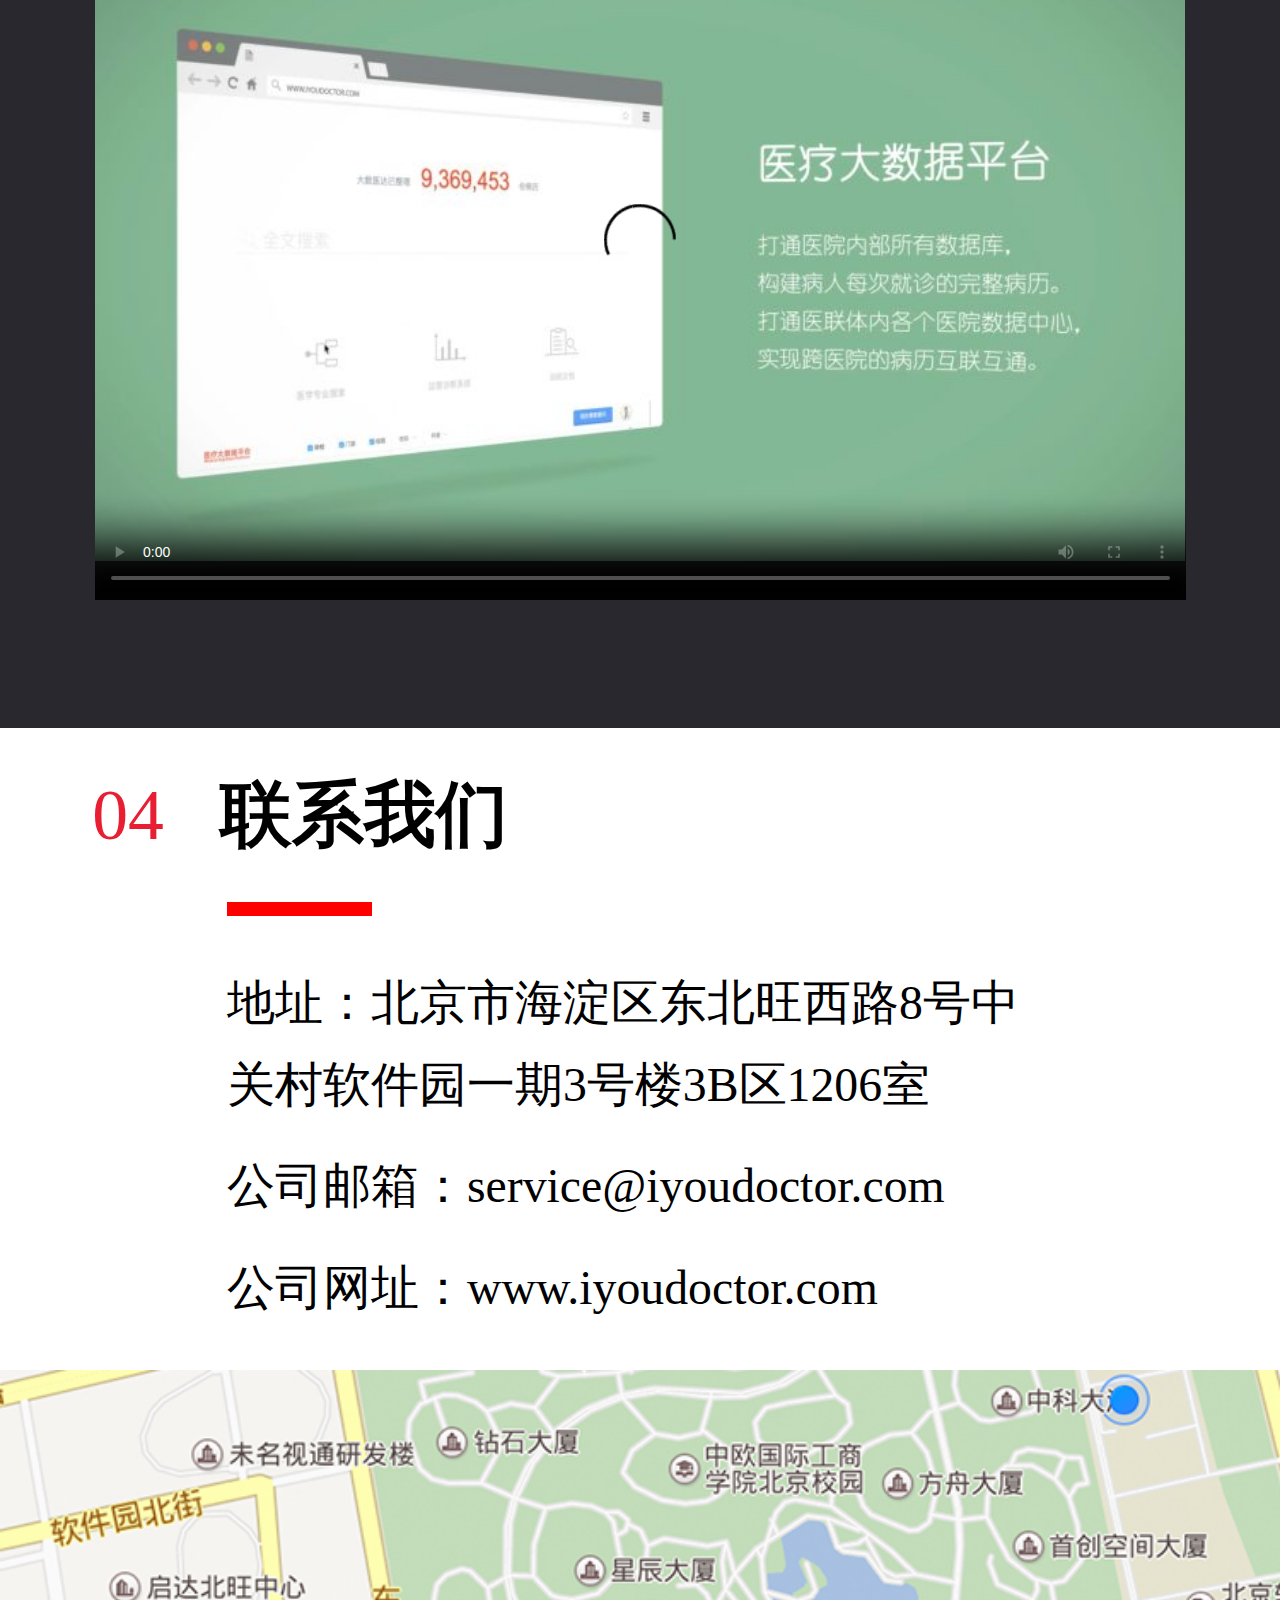
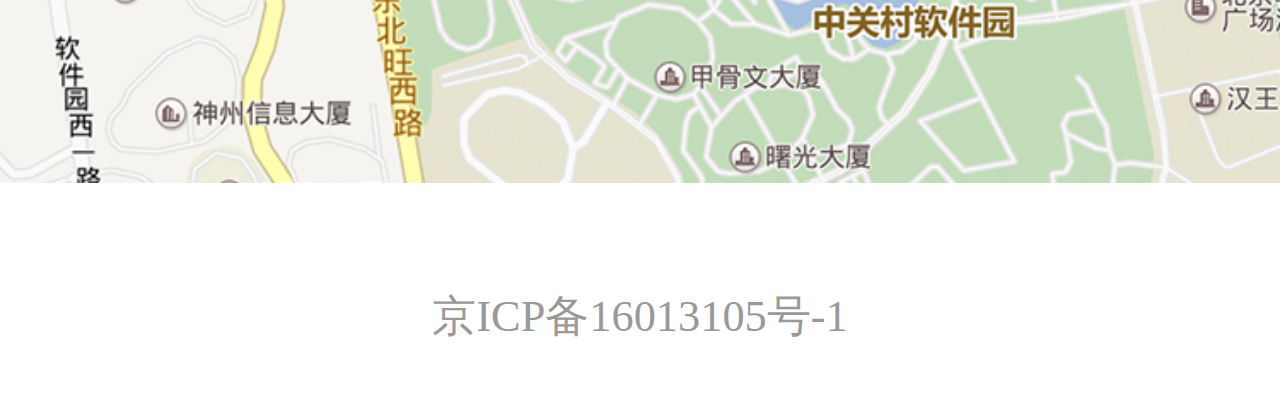
==== commit 6ed85e19: "ant" ====
--- a/index.html
+++ b/index.html
@@ -1,148 +1,134 @@
-<!doctype html>
-<html>
+<!DOCTYPE html>
+<html lang="en">
 <head>
-<meta charset="utf-8">
-<title>无标题文档</title>
-<link rel="stylesheet" href="css/base.css" />
-<link rel="stylesheet" href="css/index.css" />
-<script src="js/jquery-1.8.3.js"></script>
-<script src="js/common.js"></script>
-<script>
-	window.onload = function () {
-		var oUl=document.getElementById('acd');
-		var aLi=oUl.children;
-		var aDiv=oUl.getElementsByTagName('div');
+	<meta charset="UTF-8">
+	<meta name="viewport" content="width=device-width, initial-scale=1.0, maximum-scale=1.0, user-scalable=0">
+	<meta name="apple-mobile-web-app-capable" content="yes">
+	<meta name="apple-mobile-web-app-status-bar-style" content="black">
+	<meta name="format-detection" content="telephone=no,email=no">
+	<title>大数医达</title>
+	<script src="js/zepto.min.js"></script>
+	<script src="js/swiper.min.js"></script>	
+	<script src="js/index.js"></script>
+	<script type="text/javascript" src="http://api.map.baidu.com/api?v=2.0&ak=M1TLtBBYdlr2bZBr1sGDorgEDssOQtTE"></script>
+	<link rel="stylesheet" href="css/base.css">
+	<link rel="stylesheet" href="css/swiper.min.css">
+	<link rel="stylesheet" href="css/index.css">
+</head>
+<body>
+	<header class="clearfix" id="a1">
+		<menu id="btn"></menu>
+		<h1>大数医达</h1>
+	</header>
+	<ul id="menu">
+		<li><a href="#a1">首页</a></li>
+		<li><a href="index2.html">产品简介</a></li>
+		<li><a href="#map">联系我们</a></li>
+		<li class="close">×</li>
+	</ul>
+	<div class="banner">
+		<img src="img/banner.jpg" alt="">
+		<div class="banner_txt">
+			<span class="up">人工智能的一小步，</span>
+			<div class="down clearfix">
+				<div class="fl banner_red">医疗健康</div>
+				<div class="fl">一大步</div>
+			</div>
+		</div>
+	</div>
+	<div class="about">
+		<div class="clearfix" id="a2">
+			<span class="number fl">01</span>
+			<h2 class="fl">关于我们</h2>
+		</div>
+		<span class="about_red"></span>
+		<p>北京大数医达有限公司是一家在人工智能、大数据、云计算方面拥有国际领先水平的高科技企业，专注于多源异构医疗数据处理、深度挖掘与机器学习。</p>
+	</div>
+	<div class="tab">
+		<div class="swiper-container">
+	        <div class="swiper-wrapper">
+	            <div class="swiper-slide">
+	            	<img src="img/elite.svg" alt="">
+					<p>顶尖团队</p>
+					<span>Elite</span>
+					<span>team</span>
+	            </div>
+	            <div class="swiper-slide">
+	            	<img src="img/elite.svg" alt="">
+					<p>顶尖团队</p>
+					<span>Elite</span>
+					<span>team</span>
+	            </div>
+	            <div class="swiper-slide">
+	            	<img src="img/leading.svg" alt="">
+					<p>国际领先</p>
+					<span>Leading</span>
+					<span>international</span>
+	            </div>
+	            <div class="swiper-slide">
+	            	<img src="img/elite.svg" alt="">
+					<p>顶尖团队</p>
+					<span>Elite</span>
+					<span>team</span>
+	            </div>
+	            <div class="swiper-slide">
+	            	<img src="img/elite.svg" alt="">
+					<p>顶尖团队</p>
+					<span>Elite</span>
+					<span>team</span>
+	            </div>
+	            <div class="swiper-slide">
+	            	<img src="img/elite.svg" alt="">
+					<p>顶尖团队</p>
+					<span>Elite</span>
+					<span>team</span>
+	            </div>
+	            <div class="swiper-slide">
+	            	<img src="img/elite.svg" alt="">
+					<p>顶尖团队</p>
+					<span>Elite</span>
+					<span>team</span>
+	            </div>
+	        </div>
+			<div class="swiper-scrollbar"></div>
+		</div>
+	</div>
+	<div class="about">
+		<div class="clearfix">
+			<span class="number fl">02</span>
+			<h2 class="fl">团队领袖——邓侃CTO</h2>
+		</div>
+		<span class="about_red2"></span>
+		<p>北京大数医达有限公司是一家在人工智能、大数据、云计算方面拥有国际领先水平的高科技企业，，专注于多源异构医疗数据处理、深度挖掘与机器学习。</p>
+	</div>
+	<div class="about hope"> 
+		<div class="clearfix">
+			<span class="number fl">03</span>
+			<h2 class="fl">我们的愿景</h2>
+		</div>
+		<span class="about_red"></span>
+		<p>北京大数医达有限公司是一家在人工智能、大数据、云计算方面拥有国际领先水平的高科技企业，，专注于多源异构医疗数据处理、深度挖掘与机器学习。</p>
+       <video id="videos" controls poster="img/bg.jpg">
+          <source src="img/hd.mp4" type="video/mp4">
+          您的浏览器不支持video标签
+      </video>
+	</div>
+	<div class="about contact">
+		<div class="clearfix" id="a3">
+			<span class="number fl">04</span>
+			<h2 class="fl">联系我们</h2>
+		</div>
+		<span class="about_red"></span>
+		<p>地址：北京市海淀区东北旺西路8号中关村软件园一期3号楼3B区1206室</p>
+		<p>公司邮箱：service@iyoudoctor.com</p>
+		<p>公司网址：www.iyoudoctor.com</p>
+	</div>
+	<div class="map" id="map">
 
-		// 布局
-		var W=90;
-		var oLiW=aLi[0].offsetWidth;
-		for(var i=1; i<aLi.length; i++){
-			aLi[i].index = i;
-			aLi[i].style.left=oLiW+(i-1)*W+'px';
-		}
-		
-		oUl.onmouseover = function(ev){
-			var oEvent = ev || event;
-			var target = oEvent.target || oEvent.srcElement;
-			aLi[0].index = 0;
-			if(target.tagName == 'DIV'){
-				move(target,{opacity:0},1000);
-				move(target.parentNode,{left:W*target.parentNode.index},1000);
-				target.parentNode.className = '';
-				for(var i=0; i<target.parentNode.index; i++){
-					move(aLi[i],{left:i*W},1000);
-					move(aDiv[i],{opacity:70},1000);
-					aLi[i].className = 'bor-l';
-				}
-				for(var i=target.parentNode.index+1; i<aLi.length; i++){
-					move(aLi[i],{left:oLiW + (i-1)*W},1000);
-					aLi[i].className = 'bor-l';
-					move(aDiv[i],{opacity:70},1000);
-				}
-			}
-		};
-	};
-</script>
-</head>
+	</div>
+	<footer>
+		<span>京ICP备16013105号-1</span>
+	</footer>
 
-<body>
-	<div class="warp">
-    	<!----Header---->
-    	<div id="header" class="clearfix">
-        	<h1 class="fl" title="专注前端">
-            	<a href="javascript:;">专注前端</a>
-            </h1>
-            <div class="fr search">
-            	<input id="txt1" type="text" value="" name="scerch" />
-                <span id="p1">搜索</span>
-            </div>
-        </div>
-        <!----End Header---->
-        
-        <!----Nav---->
-        <ul id="nav" class="clearfix">
-        	<li class="fl active">
-            	<a href="javascript:;">官网首页</a>
-            </li>
-            <li class="fl">
-            	<a href="javascript:;">个人简介</a>
-            </li>
-            <li class="fl">
-            	<a href="javascript:;">Javascript</a>
-            </li>
-            <li class="fl">
-            	<a href="javascript:;">Jquery</a>
-            </li>
-            <li class="fl">
-            	<a href="javascript:;">Ajax</a>
-            </li>
-            <li class="fl">
-            	<a href="javascript:;">Jsonp</a>
-            </li>
-            <li class="fl">
-            	<a href="javascript:;">Anjulal</a>
-            </li>
-        </ul>
-        <!----End Nav---->
-        
-        <!----Acd---->
-        <ul id="acd">
-            <li style="z-index: 999;">
-                <img src="images/acd_1.jpg">
-                <div class="mask" style="opacity: 0;"></div>
-            </li>
-            <li style="z-index: 1000;" class="bor-l">
-                <img src="images/acd_2.jpg">
-                <div class="mask"></div>
-            </li>
-            <li style="z-index: 1001;" class="bor-l">
-                <img src="images/acd_3.jpg">
-                <div class="mask"></div>
-            </li>
-            <li style="z-index: 1002;" class="bor-l">
-                <img src="images/acd_4.jpg">
-                <div class="mask"></div>
-            </li>
-            <li style="z-index: 1003;" class="bor-l">
-                <img src="images/acd_5.jpg">
-                <div class="mask"></div>
-            </li>
-            <li style="z-index: 1004;" class="bor-l">
-                <img src="images/acd_6.jpg">
-                <div class="mask"></div>
-            </li>
-            <li style="z-index: 1005;" class="bor-l">
-               <img src="images/acd_7.jpg">
-                <div class="mask"></div>
-            </li>
-        </ul>
-        <!----End Acd---->
-        
-        <div id="bowen">
-        	<h2>选择你感兴趣的类别</h2>
-        	<div class="bowen_s clearfix">
-                <span class="fl"></span>	
-                <span class="fr"></span>
-            </div>
-            <ul class="cont clearfix">
-            	<li class="fl">
-                	<div></div>
-                    <div></div>
-                </li>
-            	<li class="fl">
-                	<div></div>
-                    <div></div>
-                </li>
-            	<li class="fl">
-                	<div></div>
-                    <div></div>
-                </li>
-            	<li class="fl">
-                	<div></div>
-                    <div></div>
-                </li>
-            </ul>
-        </div>
-    </div>
 </body>
-</html>
+</html>--- a/css/base.css
+++ b/css/base.css
@@ -1,13 +1,14 @@
 @charset "utf-8";
 /* CSS Document */
-/*清零*/
-body, ul, ol, li, p, h1, h2, h3, h4, h5, h6, form, fieldset, table, td, img, div, dl, dt, dd, input { margin: 0; padding: 0; border: 0; }
-body { font-size: 14px; font-family: "Helvetica Neue", Helvetica, Arial, sans-serif;  line-height:1.428571429;}
-ul, ol { list-style-type: none; }
-select, input, img { vertical-align: middle; outline: none; }
-a { text-decoration: none; outline: none; color:#000;}
-html { overflow-x: hidden; }
-.clearfix:after { content: ""; display: block; clear: both; }
-.clearfix { zoom: 1; }
-.fl { float: left; }
-.fr { float: right; }+body,ul,ol,h1,h2,h3,h4,h5,h6,p,dl,dd,input,textarea{ margin:0; padding:0;}
+li{ list-style:none;}
+img{ vertical-align:top; border:none;}
+a{ text-decoration:none; color:#fff;}
+input,textarea{ border:none; outline:none; background:none;}
+textarea{ resize:none;}
+body{ font-size:12px;}
+.fl{ float:left;}
+.fr{ float:right;}
+.clearfix:after{ content:''; display:block; clear:both;}
+
+
--- a/css/index.css
+++ b/css/index.css
@@ -1,32 +1,211 @@
-@charset "utf-8";
-/* CSS Document */
+*{
+	margin: 0;
+	padding: 0;
+}
+html,body{
+	font-size: 50px;
+}
+header{
+	width: 15.0rem;
+	height: 1.76rem;
+	color: #f6fafb;
+	font-size: 0.64rem;
+	background: #040404;
+	overflow: hidden;
+}
+header menu{
+	float: left;
+	margin-top: 0.56rem;
+	margin-left: 1.08rem;
+	width: 1.08rem;
+	height: 0.64rem;
+	background: url(../img/menu_a.png) no-repeat center center;
+	background-size: 100% 100%;
+}
+header h1{
+	float: left;
+	padding-left: 4.08rem;
+	margin-top: 0.5rem;
+	width: calc(100% - 1.08rem - 1.08rem - 4.08rem);
+	font-size: 0.64rem;
+}
+#menu{
+	position: absolute;
+	top: 0;
+	left: 0;
+	width: 100%;
+	height: 17.76rem;
+	background: rgb(0,0,0);
+	opacity: 0.9;
+	z-index: 2;
+	padding-top: 1.6rem;
+	display: none;
+}
+#menu li{
+	width: 80%;
+	height: 1.6rem;
+	font-size: 0.48rem;
+	line-height: 1.6rem;
+	color: #fff;
+	margin: 0 auto;
+	border-bottom: 1px solid #fff;
+	text-align: center;
+}
+#menu .close{
+	position: absolute;
+	top: 0;
+	left: 1.08rem;
+	width: 1.0rem;
+	height: 1.0rem;
+	color: #fff;
+	font-size: 1.0rem;
+	border: none;
+}
+.banner{
+	width: 100%;
+	height: 17.76rem;
+	position: relative;
+	margin-bottom: 1.14rem;
+}
+.banner img{
+	width: 100%;
+	height: 17.76rem;
+}
+.banner_txt{
+	position: absolute;
+	top: 7.96rem;
+	left: 1.4rem;
+}
+.banner_txt .up{
+	display: block;
+	font-size: 0.68rem;
+	height: 1.96rem;
+	line-height: 1.96rem;
+	color: #f6fafb;
+}
+.banner_txt .down{
+	height: 1.68rem;
+	line-height: 1.68rem;
+	font-size: 1.28rem;
+	color: #fffeff;
+}
+.banner_red{
+	width: 5.9rem;
+	padding-left: 0.32rem;
+	margin-right: 0.58rem;
+	background: rgba(208,12,32,.9);
+}
+.about .number{
+	height: 2.04rem;
+	line-height: 2.04rem;
+	color: #e81f32;
+	font-size: 0.84rem;
+	margin-left: 1.08rem;
+	margin-right: 0.66rem;
+}
+.about h2{
+	height: 2.04rem;
+	line-height: 2.04rem;
+	font-size: 0.84rem;
+}
+.about_red{
+	display: block;
+	width: 1.7rem;
+	height: 0.16rem;
+	background: red;
+	margin-left: 2.66rem;
+	margin-bottom: 0.54rem;
+}
+.about_red2{
+	display: block;
+	width: 1.7rem;
+	height: 0.16rem;
+	background: red;
+	margin-left: 2.66rem;
+	margin-bottom:0.68rem;
+	margin-top: 0.12rem;
+}
+.about p{
+	width: 9.54rem;
+	margin-left: 2.66rem;
+	margin-bottom: 0.92rem;
+	line-height: 0.96rem;
+	font-size: 0.56rem;
+}
+.tab{
+	width: 15.0rem;
+	height: 8.96rem;
+	background: #fafafa;
+}
+.swiper-container {
+    width: 100%;
+    height: 100%;
+}
+.swiper-slide {
+    text-align: center;
+    font-size: 18px;
+    background: #fff;
+}
+.swiper-slide img{
+	display: block;
+	width: 1.72rem;
+	height: 1.36rem;
+	margin: 0 auto;
+	margin-top: 1.72rem;
+	margin-bottom: 1.14rem;
+}
+.swiper-slide p{
+	line-height: 0.64rem;
+	font-size: 0.56rem;
+	margin-bottom: 0.2rem;
 
-.warp{ width:980px; margin:0 auto; background:url(../images/bg.jpg); height:3000px;}
-
-#header{ padding:12px 0 8px; background:#010101;}
-#header h1{ margin-left:140px;}
-#header h1 a{ display:block; width:92px; height:30px; text-indent:-9999em; background:url(../images/logo.png) no-repeat;}
-#header .search{ width:200px; height:26px; margin-right:100px; position:relative;}
-#txt1{ width:100%; height:100%;}
-#p1{ position:absolute; color:#ccc; left:0; top:4px;}
-
-#nav{ background:url(../images/1.jpg) repeat-x; padding-left:170px;}
-#nav li{  padding:15px 26px 10px;}
-#nav a{ color:#fff;}
-#nav .active{ background:#8f7c6b;}
-#nav li:hover{ background:#8f7c6b;}
-
-
-#acd{ width:980px; height:404px; position:relative; overflow:hidden;}
-#acd li{ width:538px; height:404px; position:absolute; left:0; top:0; cursor:pointer;}
-#acd li .bor-l{ border-left:1px solid #000;}
-#acd .mask{ width:100%; height:100%; position:absolute; left:0; top:0; background:#000; z-index:999; opacity:0.7; filter:alpha(opacity:70);}
-
-#bowen h2{ width:270px; margin:0 auto -35px; padding:30px 0 20px;; text-align:center;}
-#bowen .bowen_s{ width:780px; margin:0 auto 20px;}
-#bowen span{ width:200px; display:block; border:1px solid #eae1d8;}
-
-#bowen .cont{ width:780px; height:500px; margin:0 auto; background:red;}
-#bowen .cont li{ width:194px; border-left:1px solid #333;}
-
-
+}
+.swiper-slide span{
+	display: block;
+	line-height: 0.6rem;
+	font-size: 0.4rem;
+	color: #9a9a9a;
+}
+.hope{
+	background: #29282e;
+	color: #fff;
+	text-align: center;
+	padding-bottom: 1.36rem;
+}
+.hope .number{
+	color: #fff;
+}
+.hope .about_red{
+	background: #fff;
+}
+.hope p{
+	margin-bottom: 0.8rem;
+}
+.contact p{
+	font-size: 0.56rem;
+	line-height: 0.96rem;
+	margin-bottom: 20px;
+}
+video{
+	width: 12.78rem;
+	height: 8.14rem;
+}
+.map{
+	height: 4.84rem;
+	width: 100%;
+	background: url("../img/map.png");
+	background-size: 100% 100%;
+	margin-top: 0.48rem;
+}
+.map img{
+	width: 100%;
+	height: 100%;
+}
+footer{
+	color: #999999;
+	text-align: center;
+	width: 100%;
+	height: 1.52rem;
+	padding-top: 1.2rem;
+	font-size: 0.52rem;
+}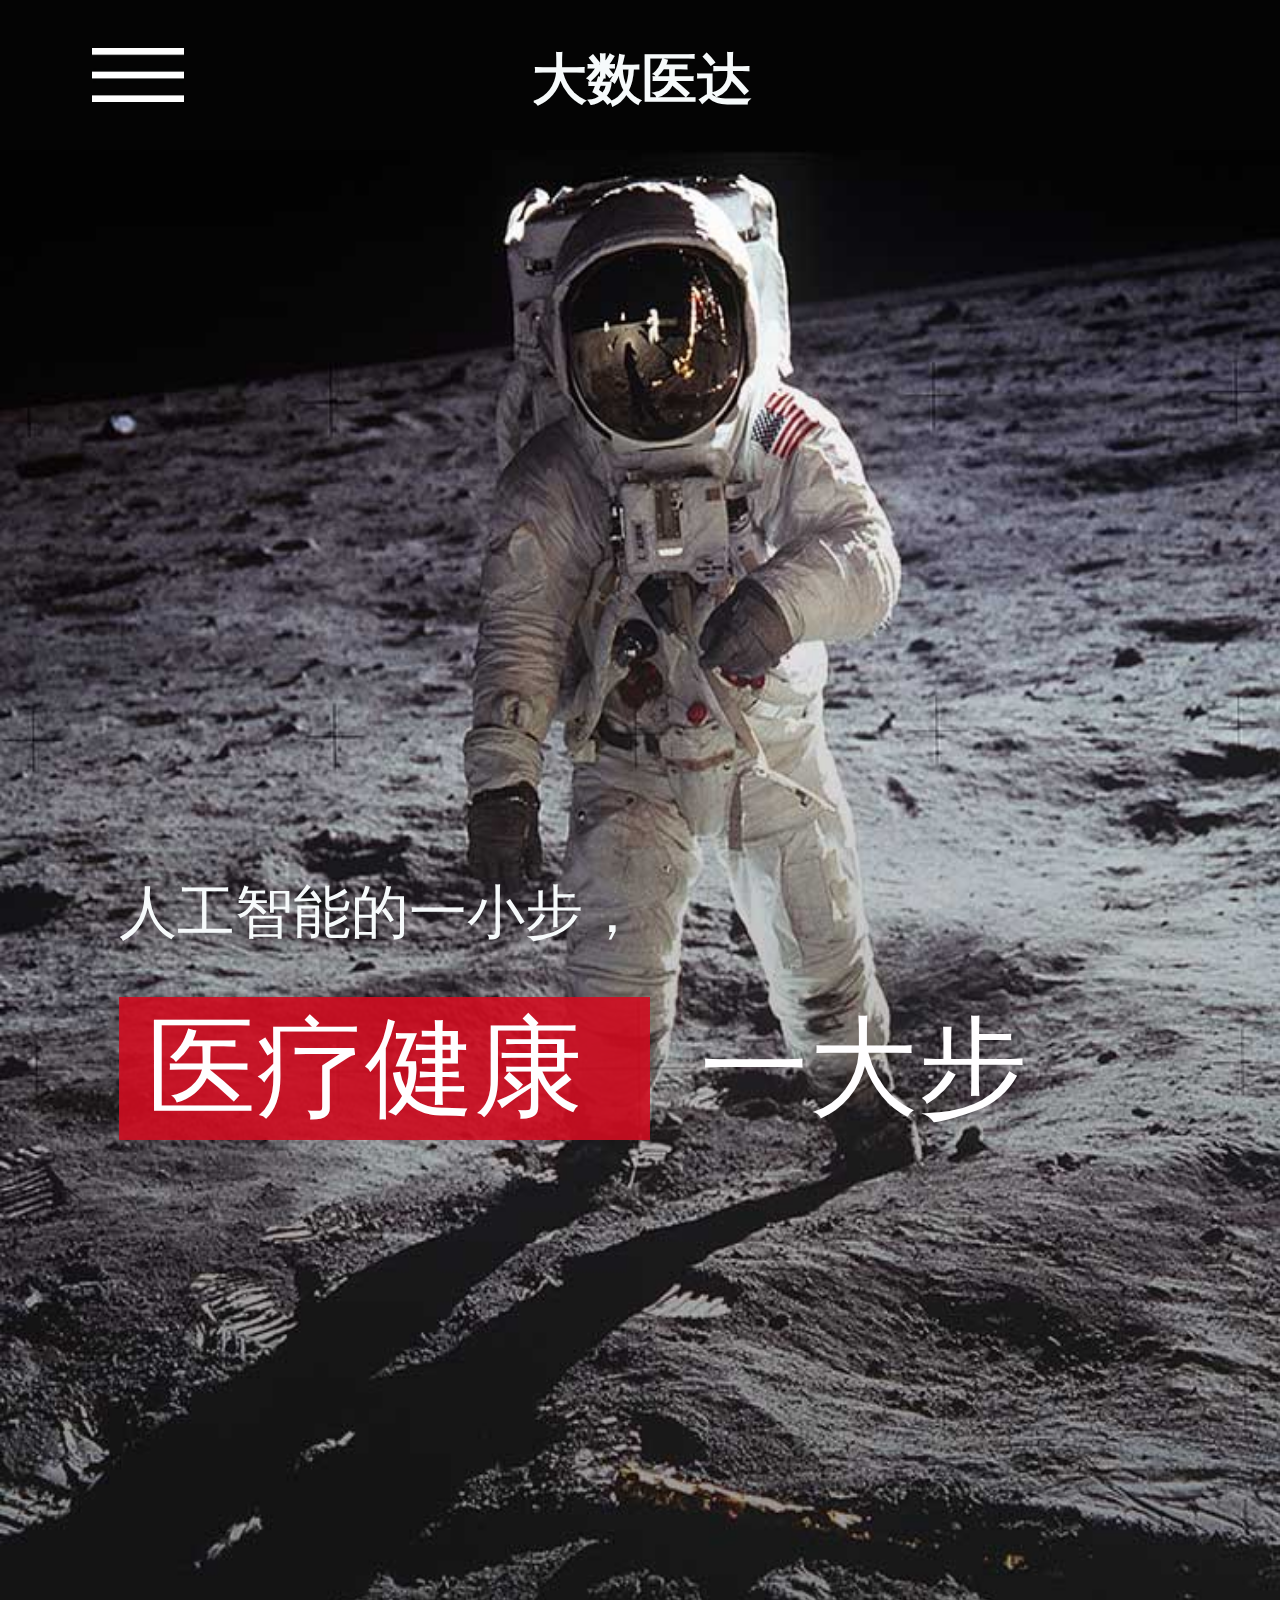
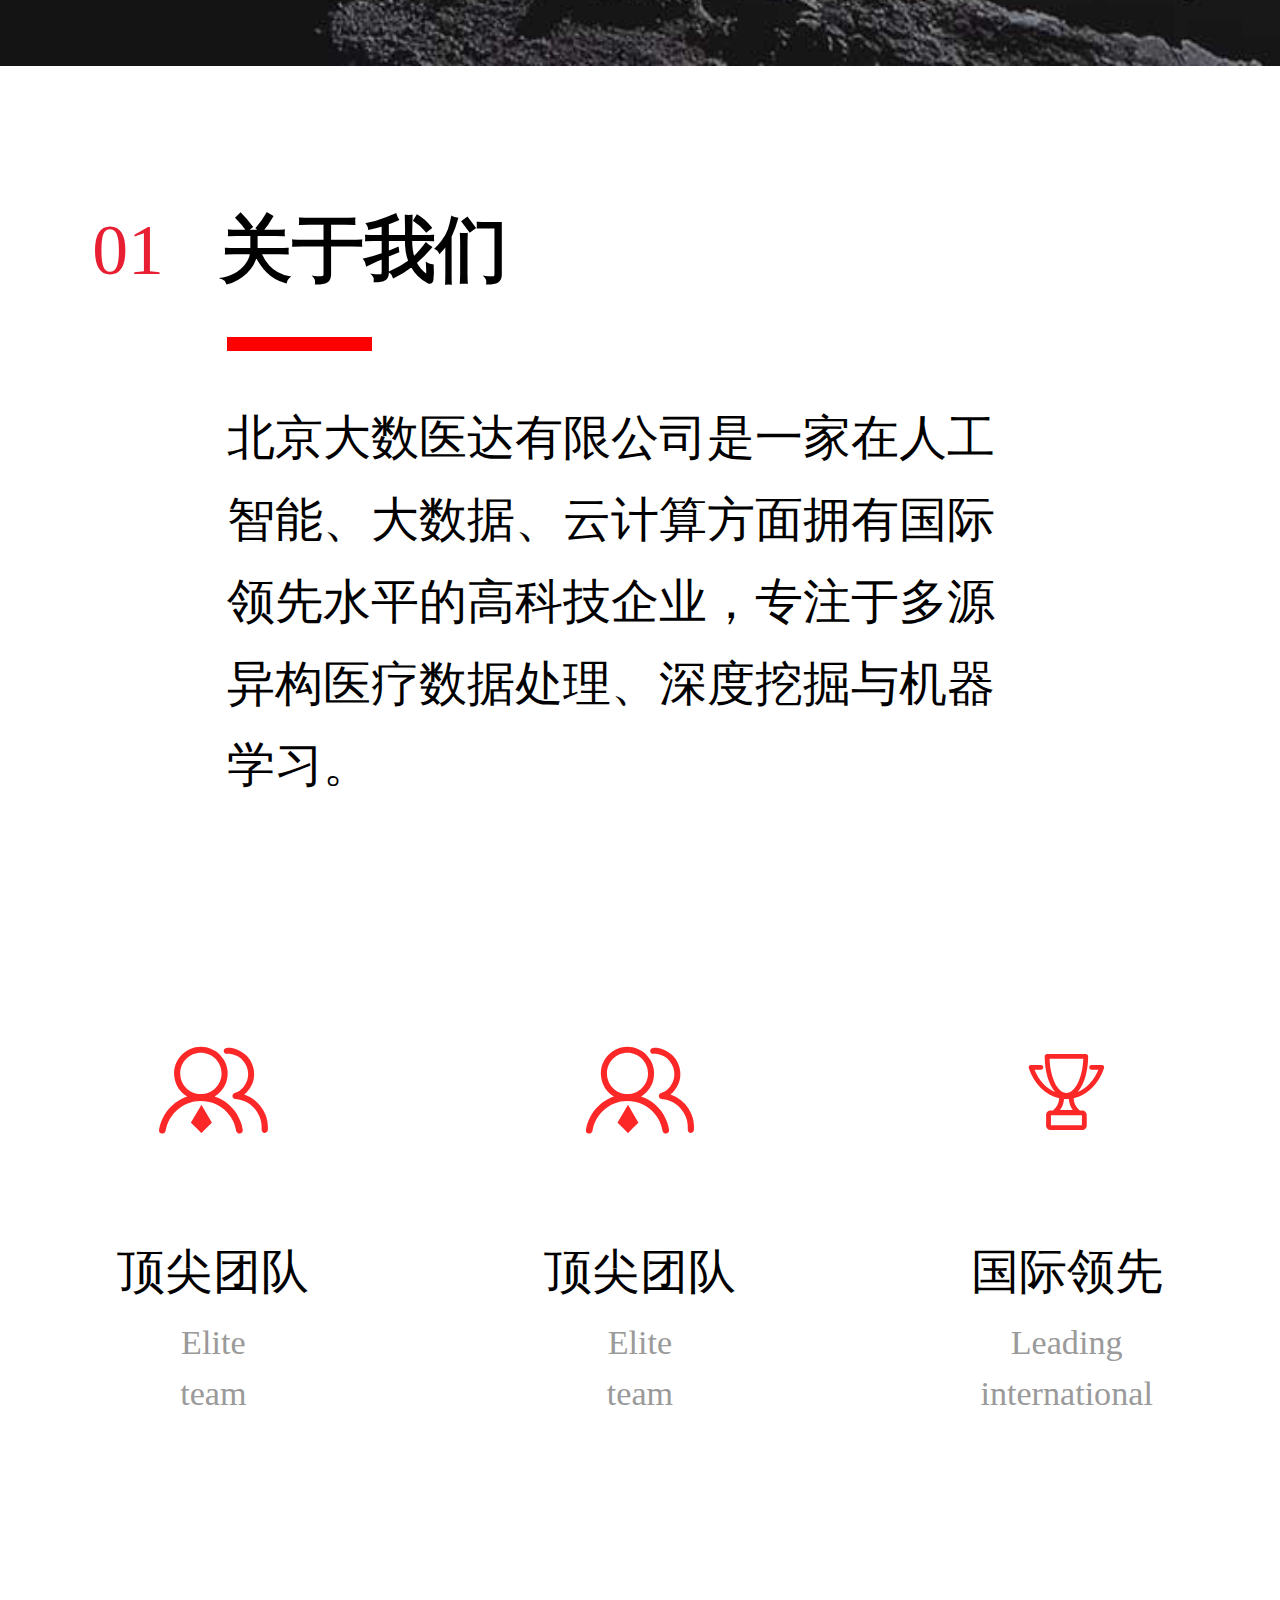
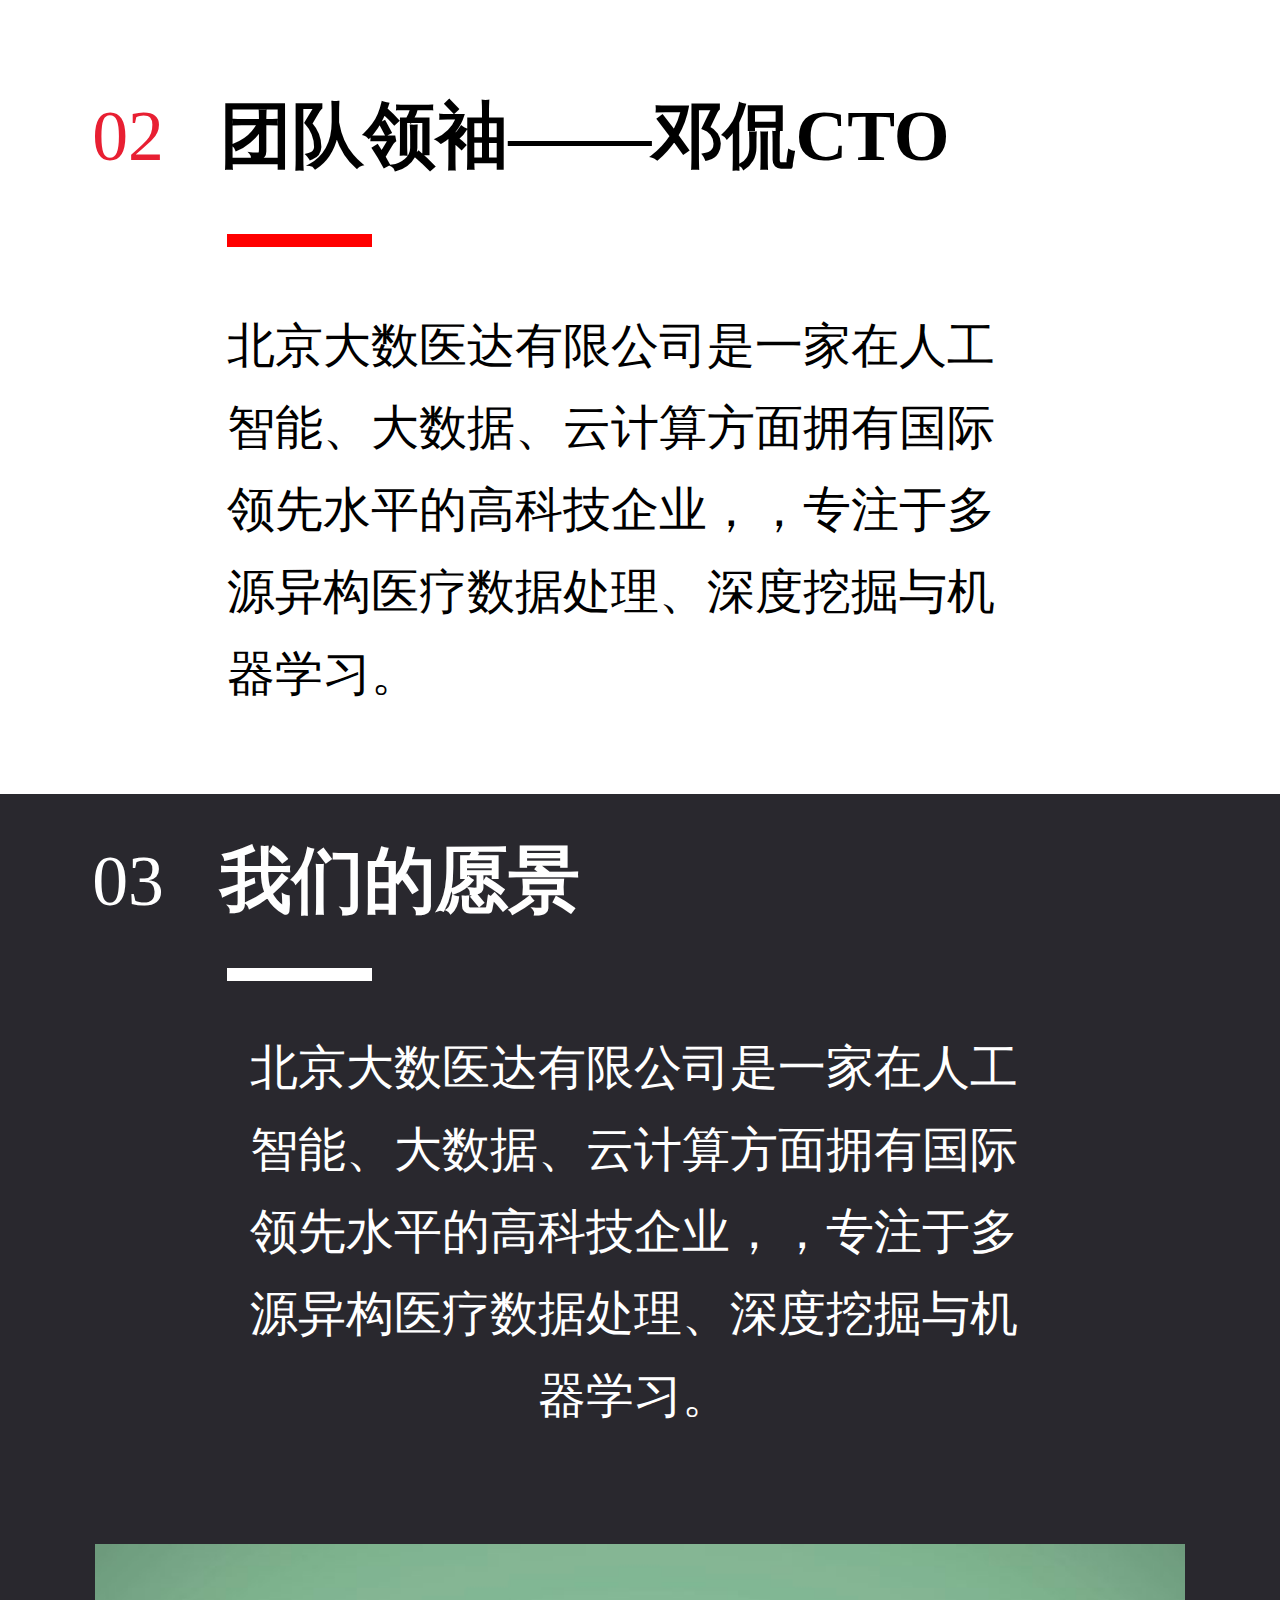
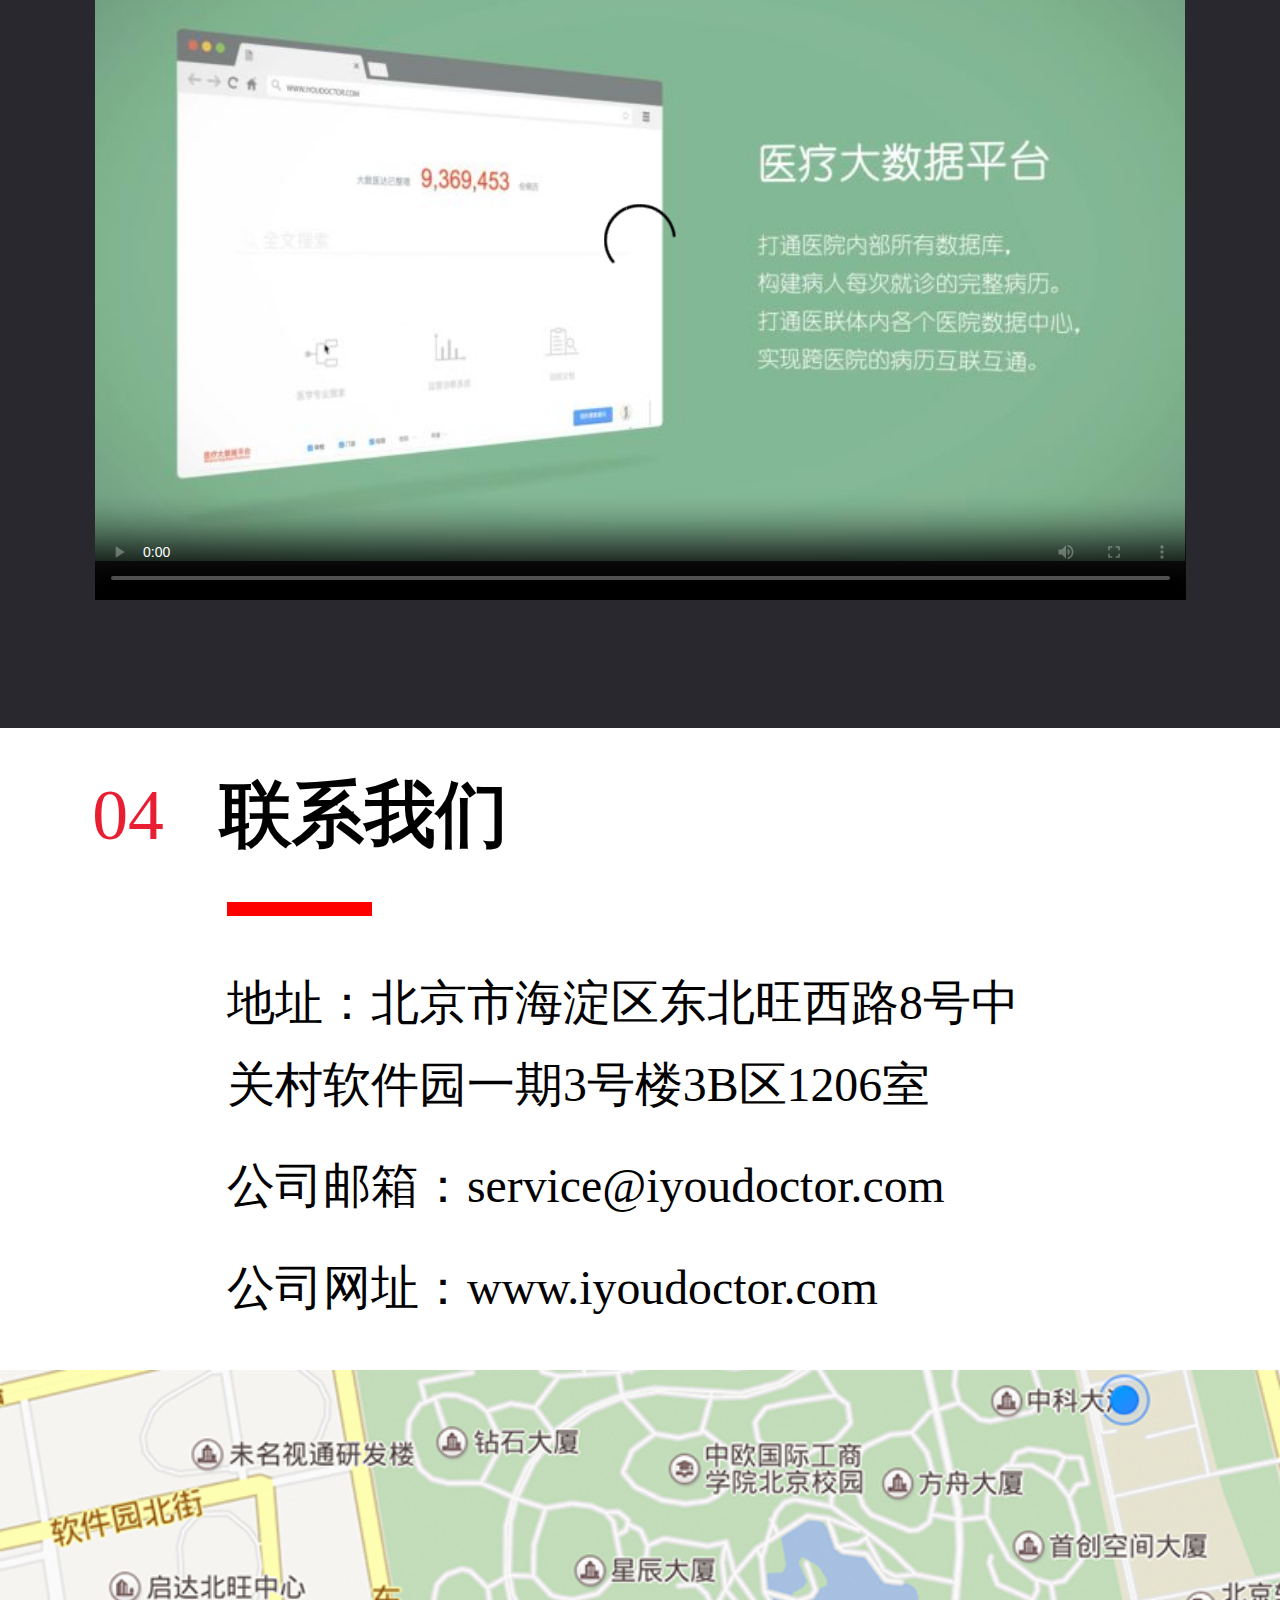
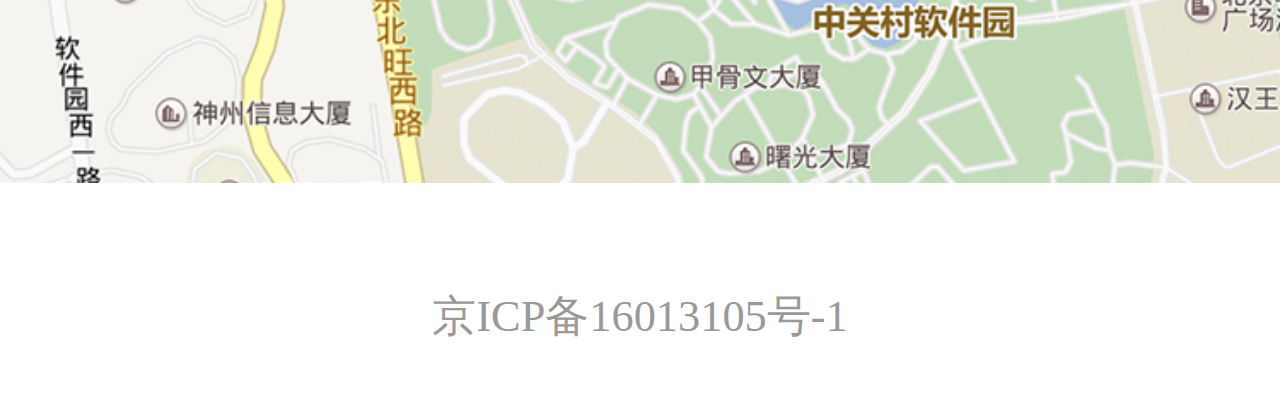
==== commit 1c6cc2ef: "ant" ====
--- a/index.html
+++ b/index.html
@@ -22,7 +22,7 @@
 	</header>
 	<ul id="menu">
 		<li><a href="#a1">首页</a></li>
-		<li><a href="index2.html">产品简介</a></li>
+		<li><a href="code/index2.html">产品简介</a></li>
 		<li><a href="#map">联系我们</a></li>
 		<li class="close">×</li>
 	</ul>
@@ -113,7 +113,7 @@
           您的浏览器不支持video标签
       </video>
 	</div>
-	<div class="about contact">
+	<div class="about contact" id="contact">
 		<div class="clearfix" id="a3">
 			<span class="number fl">04</span>
 			<h2 class="fl">联系我们</h2>
